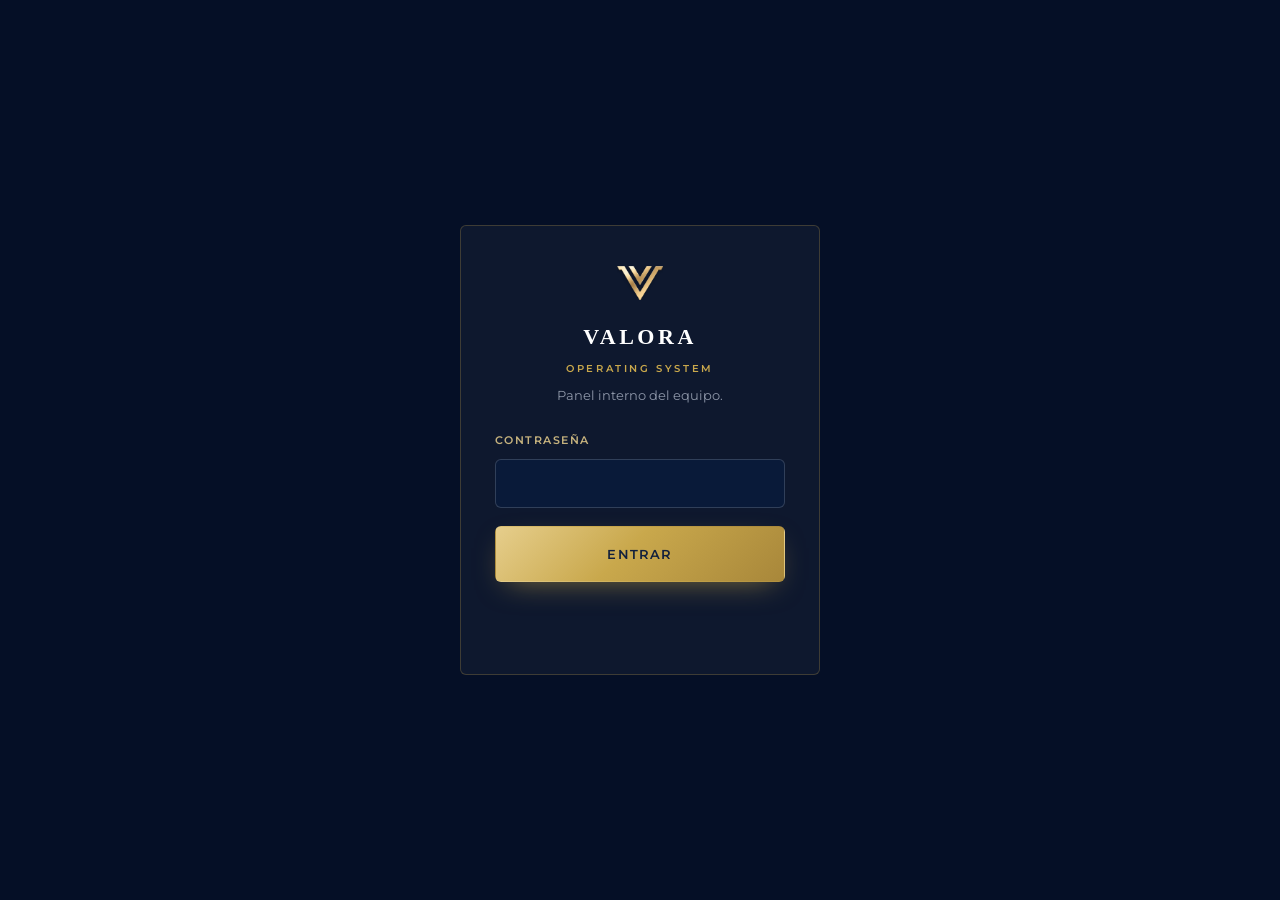
==== admin.html @ b050f617 "VALORA Operating System: contactos y embudo de ventas Panel interno en /admin con el tablero de etap" ====
<!doctype html>
<html lang="es">
<head>
<meta charset="utf-8">
<meta name="viewport" content="width=device-width,initial-scale=1">
<title>VALORA Operating System</title>
<meta name="robots" content="noindex,nofollow">
<meta name="theme-color" content="#050F26">
<link rel="icon" href="/assets/favicon.png" type="image/png">
<link rel="preconnect" href="https://fonts.googleapis.com">
<link rel="preconnect" href="https://fonts.gstatic.com" crossorigin>
<link href="https://fonts.googleapis.com/css2?family=Cormorant+Garamond:wght@500;600&family=Montserrat:wght@400;500;600;700&display=swap" rel="stylesheet">
<link rel="stylesheet" href="/styles.css">
<link rel="stylesheet" href="/admin.css">
</head>
<body class="cr-body">

<!-- ══════ puerta ══════ -->
<div class="cr-gate" id="cr-gate">
  <form class="cr-gate-card" id="cr-login">
    <img src="/assets/mark.png" alt="" width="46">
    <h1>VALORA<br><span>Operating System</span></h1>
    <p>Panel interno del equipo.</p>
    <label for="cr-pass">Contraseña</label>
    <input id="cr-pass" type="password" autocomplete="current-password" required>
    <button class="btn btn-gold" type="submit" id="cr-enter">Entrar</button>
    <p class="cr-gate-msg" id="cr-gate-msg" role="status" aria-live="polite"></p>
  </form>
</div>

<!-- ══════ panel ══════ -->
<div class="cr-app" id="cr-app" hidden>

  <header class="cr-top">
    <div class="cr-brand">
      <img src="/assets/mark.png" alt="" width="26">
      <b>VALORA OS</b><span id="cr-count">—</span>
    </div>
    <div class="cr-tools">
      <input type="search" id="cr-search" placeholder="Buscar nombre, email o teléfono…" aria-label="Buscar">
      <div class="cr-filters" role="group" aria-label="Filtrar por prioridad">
        <button class="cr-f is-on" data-nivel="">Todos</button>
        <button class="cr-f" data-nivel="PRIORITARIO">Prioritario</button>
        <button class="cr-f" data-nivel="SEGUIMIENTO">Seguimiento</button>
        <button class="cr-f" data-nivel="NUTRIR">Nutrir</button>
      </div>
      <button class="cr-refresh" id="cr-refresh" title="Actualizar">↻</button>
      <button class="cr-out" id="cr-out">Salir</button>
    </div>
  </header>

  <main class="cr-board" id="cr-board"></main>
  <p class="cr-empty" id="cr-empty" hidden>Todavía no hay contactos. Llegarán aquí en cuanto alguien envíe el formulario.</p>
</div>

<!-- ══════ ficha ══════ -->
<aside class="cr-panel" id="cr-panel" hidden aria-label="Ficha del contacto">
  <button class="cr-close" id="cr-close" aria-label="Cerrar ficha">✕</button>
  <div id="cr-panel-body"></div>
</aside>
<div class="cr-veil" id="cr-veil" hidden></div>

<script src="/admin.js" defer></script>
</body>
</html>
---- styles.css ----
/* =========================================================
   VALORA — Health · Wealth · Longevity
   Paleta de marca: #081D42 · #285BCB · #C9A84C
   ========================================================= */

:root{
  --navy:#081D42;
  --navy-deep:#050F26;
  --navy-soft:#0C2A5C;
  --navy-line:rgba(201,168,76,.22);
  --blue:#285BCB;
  --blue-soft:#3E72E0;
  --gold:#C9A84C;
  --gold-light:#E6CE8C;
  --gold-warm:#E0A94A;
  --gold-deep:#A8873A;
  --cream:#FAF8F4;
  --cream-2:#F2EEE6;
  --white:#fff;
  --ink:#0B1B36;
  --ink-2:#3A4A66;
  --ink-3:#6B7B94;

  --serif:'Cormorant Garamond',Georgia,'Times New Roman',serif;
  --brand:'Cinzel',Georgia,serif;
  --sans:'Montserrat',-apple-system,BlinkMacSystemFont,'Segoe UI',Helvetica,Arial,sans-serif;

  --wrap:1240px;
  --pad:clamp(20px,5vw,48px);
  --sec:clamp(58px,6.6vw,96px);
  --r:6px;
}

*,*::before,*::after{box-sizing:border-box}
html{scroll-behavior:smooth;-webkit-text-size-adjust:100%}
body{
  margin:0;background:var(--cream);color:var(--ink);
  font-family:var(--sans);font-size:16px;line-height:1.75;font-weight:400;
  -webkit-font-smoothing:antialiased;overflow-x:hidden;
}
img{max-width:100%;display:block;height:auto}
a{color:inherit;text-decoration:none}
button{font:inherit;cursor:pointer}
h1,h2,h3,h4{margin:0;font-weight:400;line-height:1.14;letter-spacing:-.01em}
p{margin:0}
ul,ol{margin:0;padding:0;list-style:none}

.wrap{width:100%;max-width:var(--wrap);margin:0 auto;padding-inline:var(--pad)}
.sec{padding-block:var(--sec);position:relative}
section[id]{scroll-margin-top:96px}

/* ---------- tipografía ---------- */
.eyebrow{
  font-size:11px;font-weight:600;letter-spacing:.26em;text-transform:uppercase;
  color:var(--gold);margin:0 0 20px;
}
.eyebrow.on-light{color:var(--gold-deep)}
.h2{font-family:var(--serif);font-size:clamp(31px,4.3vw,55px);font-weight:600;line-height:1.1}
.h3{font-family:var(--serif);font-size:clamp(24px,2.6vw,33px);font-weight:700;line-height:1.2}
.lead{font-size:clamp(15px,1.35vw,17.5px);line-height:1.78;color:var(--ink-2);max-width:60ch}
.gold{color:var(--gold)}
.wordmark{font-family:var(--brand);letter-spacing:.14em;font-weight:600}
.rule{width:54px;height:2px;background:linear-gradient(90deg,var(--gold),transparent);margin:26px 0}

/* ---------- superficies oscuras ---------- */
.dark{background:var(--navy);color:#EAF0FA}
.dark .lead{color:rgba(226,235,250,.72)}
.dark .h2,.dark .h3{color:#fff}
.darker{background:var(--navy-deep);color:#EAF0FA}
.darker .lead{color:rgba(226,235,250,.7)}
.darker .h2,.darker .h3{color:#fff}

/* ---------- botones ---------- */
.btn{
  display:inline-flex;align-items:center;gap:12px;
  padding:16px 30px;border-radius:var(--r);border:1px solid transparent;
  font-size:13px;font-weight:600;letter-spacing:.09em;text-transform:uppercase;
  transition:transform .25s ease,box-shadow .25s ease,background .25s ease,color .25s ease,border-color .25s ease;
  white-space:nowrap;
}
.btn .ar{transition:transform .25s ease}
.btn:hover .ar{transform:translateX(5px)}
.btn-gold{
  background:linear-gradient(135deg,var(--gold-light),var(--gold) 45%,var(--gold-deep));
  color:#12203D;box-shadow:0 10px 30px -12px rgba(201,168,76,.65);
}
.btn-gold:hover{transform:translateY(-2px);box-shadow:0 18px 40px -14px rgba(201,168,76,.8)}
.btn-ghost{border-color:rgba(255,255,255,.3);color:#fff}
.btn-ghost:hover{border-color:var(--gold);color:var(--gold-light);transform:translateY(-2px)}
.btn-outline{border-color:rgba(8,29,66,.22);color:var(--navy)}
.btn-outline:hover{border-color:var(--gold-deep);color:var(--gold-deep);transform:translateY(-2px)}

/* =========================================================
   HEADER
   ========================================================= */
.hdr{
  position:fixed;inset:0 0 auto;z-index:100;
  transition:background .35s ease,box-shadow .35s ease,border-color .35s ease;
  border-bottom:1px solid transparent;
}
.hdr.scrolled{background:rgba(8,29,66,.94);backdrop-filter:blur(14px);border-bottom-color:rgba(201,168,76,.2)}
.hdr .wrap{display:flex;align-items:center;justify-content:space-between;gap:24px;min-height:82px}
.brand{display:flex;align-items:center;gap:12px}
.brand img{width:34px}
.brand-txt{display:flex;flex-direction:column;line-height:1}
.brand-txt b{font-family:var(--brand);font-size:19px;font-weight:600;letter-spacing:.2em;color:#fff}
.brand-txt span{font-size:8px;letter-spacing:.22em;white-space:nowrap;color:rgba(230,206,140,.85);margin-top:5px;text-transform:uppercase}
.nav{display:flex;align-items:center;gap:clamp(18px,2vw,32px)}
.nav a{
  font-size:11.5px;font-weight:500;letter-spacing:.14em;text-transform:uppercase;white-space:nowrap;
  color:rgba(234,240,250,.82);position:relative;padding-block:6px;transition:color .2s;
}
.nav a::after{
  content:"";position:absolute;left:0;bottom:0;height:1px;width:0;background:var(--gold);transition:width .28s ease;
}
.nav a:hover{color:#fff}
.nav a:hover::after{width:100%}
.hdr .btn{padding:13px 22px;font-size:11px}
.burger{display:none;background:none;border:0;padding:8px;color:#fff}
.burger span{display:block;width:24px;height:1.5px;background:currentColor;margin:5px 0;transition:.3s}
.hdr.open .burger span:nth-child(1){transform:translateY(6.5px) rotate(45deg)}
.hdr.open .burger span:nth-child(2){opacity:0}
.hdr.open .burger span:nth-child(3){transform:translateY(-6.5px) rotate(-45deg)}

/* =========================================================
   HERO
   ========================================================= */
.hero{
  position:relative;background:var(--navy);color:#fff;overflow:hidden;
  padding-top:clamp(120px,15vw,168px);padding-bottom:clamp(60px,7vw,92px);
}
.hero::before{
  content:"";position:absolute;inset:0;
  background:
    linear-gradient(to bottom,rgba(8,29,66,.35) 0%,transparent 26%,rgba(5,15,38,.6) 100%),
    linear-gradient(100deg,#081D42 0%,rgba(8,29,66,.96) 30%,rgba(8,29,66,.7) 52%,rgba(6,20,46,.42) 76%,rgba(5,15,38,.58) 100%),
    radial-gradient(760px 520px at 84% 26%,rgba(40,91,203,.26),transparent 62%),
    url("/assets/hero-skyline.jpg") center 58%/cover no-repeat,
    var(--navy);
}
.hero::after{
  content:"";position:absolute;inset:0;opacity:.5;
  background-image:linear-gradient(rgba(255,255,255,.03) 1px,transparent 1px),
                   linear-gradient(90deg,rgba(255,255,255,.03) 1px,transparent 1px);
  background-size:64px 64px;
  -webkit-mask-image:radial-gradient(circle at 50% 40%,#000,transparent 78%);
  mask-image:radial-gradient(circle at 50% 40%,#000,transparent 78%);
}
.hero .wrap{position:relative;z-index:2}
.hero-grid{display:grid;grid-template-columns:1.06fr .94fr;gap:clamp(28px,4vw,56px);align-items:center}
.hero-grid>*,.sys-head>*,.diff-grid>*,.two-col>*,.pillar>*,.why-grid>*,.form-grid>*,.founders>*,.cards-3>*,.ben-grid>*,.steps>*,.ftr-grid>*{min-width:0}
.hero h1{
  font-family:var(--serif);font-weight:600;
  font-size:clamp(34px,4.35vw,58px);line-height:1.1;letter-spacing:-.015em;
}
.hero h1 span{display:block}
.hero-sub{margin-top:26px;font-size:clamp(14.5px,1.25vw,16.5px);line-height:1.8;color:rgba(226,235,250,.76);max-width:46ch}
.hero-sub b{display:block;color:#fff;font-weight:500;margin-bottom:14px}
.hero-cta{display:flex;flex-wrap:wrap;gap:14px;margin-top:38px}

.hero-art{position:relative;min-height:clamp(340px,44vw,520px);display:flex;align-items:flex-end;justify-content:center}
.hero-art::before{
  content:"";position:absolute;left:50%;top:46%;transform:translate(-50%,-50%);
  width:min(100%,520px);aspect-ratio:1;border-radius:50%;
  background:radial-gradient(circle,rgba(201,168,76,.2),rgba(40,91,203,.12) 45%,transparent 70%);
}
.founders-img{position:relative;display:flex;align-items:flex-end;justify-content:center;width:100%}
.founders-img{
  -webkit-mask-image:linear-gradient(to bottom,#000 90%,transparent 100%);
  mask-image:linear-gradient(to bottom,#000 90%,transparent 100%);
}
.founders-img img{
  width:58%;filter:drop-shadow(0 26px 50px rgba(0,0,0,.55));
}
/* Servio detrás; Mary Lou delante y algo más pequeña */
.founders-img img:first-child{margin-right:-15%;z-index:1}
.founders-img img:last-child{width:53%;z-index:3;filter:drop-shadow(-14px 22px 44px rgba(0,0,0,.6))}

.founders-card{
  position:relative;z-index:3;margin-top:clamp(-84px,-5.5vw,-56px);
  background:linear-gradient(135deg,rgba(12,42,92,.92),rgba(8,29,66,.92));
  border:1px solid var(--navy-line);border-radius:var(--r);
  backdrop-filter:blur(12px);padding:24px 26px;
  box-shadow:0 24px 60px -22px rgba(0,0,0,.7);
}
.founders-card p{font-size:13.5px;line-height:1.7;color:rgba(226,235,250,.72)}
.founders-card .who{display:flex;align-items:flex-start;gap:14px;margin-top:18px;padding-top:18px;border-top:1px solid rgba(201,168,76,.18)}
.founders-card .who img{width:30px;flex:none;margin-top:3px}
.founders-card .who b{display:block;font-size:14.5px;font-weight:600;color:#fff;letter-spacing:.01em}
.founders-card .who em{
  display:block;font-style:normal;font-size:10.5px;letter-spacing:.16em;text-transform:uppercase;
  color:var(--gold);margin:5px 0 9px;
}
.founders-card .who small{display:block;font-size:12px;line-height:1.6;color:rgba(226,235,250,.62)}

/* =========================================================
   TRUST BAR
   ========================================================= */
.trust{background:var(--cream);border-bottom:1px solid rgba(8,29,66,.07);padding-block:clamp(40px,5vw,62px)}
.trust-grid{display:grid;grid-template-columns:repeat(4,1fr)}
.trust-item{text-align:center;padding:8px 20px;position:relative}
.trust-item+.trust-item::before{
  content:"";position:absolute;left:0;top:14%;height:72%;width:1px;background:rgba(8,29,66,.1);
}
.trust-item b{
  display:block;font-family:var(--serif);font-size:clamp(32px,3.6vw,46px);font-weight:700;
  color:var(--navy);line-height:1;
}
.trust-item .ico{
  display:grid;place-items:center;width:44px;height:44px;margin:0 auto 16px;border-radius:50%;
  border:1px solid rgba(201,168,76,.34);background:rgba(201,168,76,.08);color:var(--gold-deep);
}
.trust-item .ico svg{width:21px;height:21px}
.trust-item .txt{display:block;margin-top:12px;font-size:12.5px;line-height:1.6;color:var(--ink-3);max-width:22ch;margin-inline:auto}

/* =========================================================
   SISTEMA VALORA
   ========================================================= */
.sys-q{font-family:var(--serif);font-size:clamp(21px,2.2vw,27px);font-weight:700;color:var(--navy);line-height:1.3;margin-bottom:16px}

.cards-3{display:grid;grid-template-columns:repeat(3,1fr);gap:22px}
.card{
  background:var(--white);border:1px solid rgba(8,29,66,.09);border-radius:var(--r);
  padding:34px 30px;position:relative;overflow:hidden;
  transition:transform .3s ease,box-shadow .3s ease,border-color .3s ease;
  display:flex;flex-direction:column;
}
.card::before{
  content:"";position:absolute;top:0;left:0;right:0;height:2px;
  background:linear-gradient(90deg,var(--gold),var(--gold-light));
  transform:scaleX(0);transform-origin:left;transition:transform .4s ease;
}
.card:hover{transform:translateY(-5px);box-shadow:0 26px 54px -30px rgba(8,29,66,.4);border-color:rgba(201,168,76,.4)}
.card:hover::before{transform:scaleX(1)}
.card-ico{
  width:68px;height:68px;border-radius:50%;display:grid;place-items:center;
  margin:0 auto 24px;
  background:linear-gradient(135deg,var(--navy),var(--navy-soft));color:var(--gold-light);
}
.card-ico svg{width:31px;height:31px}
.card .verb{
  font-family:var(--brand);font-size:10.5px;font-weight:600;letter-spacing:.22em;
  text-transform:uppercase;color:var(--gold-deep);margin-bottom:9px;
}
.card h3{font-family:var(--serif);font-size:26px;font-weight:700;color:var(--navy)}
.card .sub{font-size:11px;letter-spacing:.18em;text-transform:uppercase;color:var(--gold-deep);margin:8px 0 18px;font-weight:600}
.card .body{font-size:14.5px;line-height:1.72;color:var(--navy);font-weight:500}
.card .body-2{font-size:13.5px;line-height:1.72;color:var(--ink-3);margin-top:12px}
.card ul{margin:20px 0 0;display:grid;gap:11px}
.card li{position:relative;padding-left:22px;font-size:14px;line-height:1.66;color:var(--ink-2)}
.card li::before{
  content:"";position:absolute;left:2px;top:9px;width:6px;height:6px;transform:rotate(45deg);
  background:var(--gold);
}
.card .close{
  margin-top:auto;padding-top:22px;border-top:1px solid rgba(8,29,66,.08);
  font-family:var(--serif);font-size:17.5px;line-height:1.45;color:var(--navy);font-weight:700;
}

/* =========================================================
   DIFERENCIADOR
   ========================================================= */
.diff{position:relative;overflow:hidden;background:var(--navy-deep)}
.diff::before{
  content:"";position:absolute;inset:0;
  background:
    linear-gradient(95deg,#050F26 0%,rgba(5,15,38,.96) 32%,rgba(5,15,38,.68) 50%,rgba(5,15,38,.28) 70%,rgba(5,15,38,.5) 100%),
    radial-gradient(700px 480px at 78% 46%,rgba(201,168,76,.14),transparent 62%),
    url("/assets/ajedrez.jpg") right center/cover no-repeat,
    var(--navy-deep);
}
.diff .wrap{position:relative;z-index:2}
.diff-grid{display:block}
.diff-grid>div{max-width:min(620px,56%)}
.diff h2{font-family:var(--serif);font-size:clamp(29px,4vw,50px);font-weight:600;line-height:1.14;color:#fff}
.diff p{margin-top:26px;font-size:15.5px;line-height:1.85;color:rgba(226,235,250,.74);max-width:56ch}
.diff p+p{margin-top:18px}
.diff .punch{
  margin-top:30px;font-family:var(--serif);font-size:clamp(20px,2.2vw,27px);
  font-weight:700;color:var(--gold-light);line-height:1.35;
}

/* =========================================================
   PROTEGER / ACUMULAR / INTEGRAR
   ========================================================= */
.pillars{display:grid;grid-template-columns:repeat(3,1fr);gap:20px;margin-top:44px;align-items:stretch}
.pillar{
  display:flex;flex-direction:column;
  background:var(--white);border:1px solid rgba(8,29,66,.09);border-radius:var(--r);
  padding:clamp(26px,2.6vw,36px);
  transition:box-shadow .3s ease,border-color .3s ease;
}
.pillar:hover{box-shadow:0 26px 60px -34px rgba(8,29,66,.42);border-color:rgba(201,168,76,.4)}
.pillar-head{display:flex;flex-direction:column;align-items:center;text-align:center;margin-bottom:20px}
.pillar-ico{
  display:grid;place-items:center;width:76px;height:76px;border-radius:50%;
  border:1px solid rgba(201,168,76,.45);background:var(--cream);color:var(--gold-deep);
  transition:transform .3s ease,border-color .3s ease,background .3s ease;
}
.pillar-ico svg{width:34px;height:34px}
.pillar:hover .pillar-ico{transform:translateY(-3px);border-color:var(--gold);background:#fff}
.pillar-num{
  font-family:var(--serif);font-size:26px;font-weight:700;line-height:1;margin-top:12px;
  color:transparent;-webkit-text-stroke:1px rgba(201,168,76,.8);
}
.pillar h3{font-family:var(--brand);font-size:clamp(19px,2vw,25px);font-weight:600;letter-spacing:.14em;color:var(--navy)}
.pillar .tag{font-size:11px;letter-spacing:.16em;text-transform:uppercase;color:var(--gold-deep);margin:9px 0 18px;font-weight:600}
.pillar p{font-size:13px;line-height:1.68;color:var(--ink-3)}
.pillar .tag+p{font-size:15px;line-height:1.62;color:var(--navy);font-weight:500}
.pillar p+p{margin-top:11px}
.pillar ul{display:grid;gap:9px;margin-top:auto;padding-top:20px;border-top:1px solid rgba(8,29,66,.08)}
.pillar li{position:relative;padding-left:24px;font-size:13.5px;line-height:1.6;color:var(--ink-2)}
.pillar li::before{
  content:"";position:absolute;left:0;top:7px;width:12px;height:7px;
  border-left:1.6px solid var(--gold);border-bottom:1.6px solid var(--gold);transform:rotate(-45deg);
}
.pillars-cta{display:flex;justify-content:center;margin-top:36px}

/* =========================================================
   CARRIERS
   ========================================================= */
.carriers{background:var(--cream-2);padding-block:clamp(52px,6vw,80px)}
.carriers h2{text-align:center;font-family:var(--serif);font-size:clamp(23px,2.5vw,32px);font-weight:700;color:var(--navy)}
.carrier-row{margin-top:38px}
.carrier-row .tag{
  text-align:center;font-size:10.5px;letter-spacing:.24em;text-transform:uppercase;
  color:var(--ink-3);margin-bottom:18px;
}
.carrier-list{
  display:flex;flex-wrap:wrap;align-items:center;justify-content:center;
  gap:clamp(26px,4.5vw,58px);
}
.carrier-list li{display:flex;align-items:center;justify-content:center}
.carrier-list img{
  height:clamp(30px,3.2vw,42px);width:auto;max-width:200px;object-fit:contain;
  opacity:.78;transition:opacity .3s ease,transform .3s ease;
}
.carrier-list li:hover img{opacity:1;transform:translateY(-2px)}
/* el lockup de Dominion viene en blanco, para fondo oscuro */
.carrier-list .c-dom img{filter:invert(1)}
/* pendiente: falta el archivo oficial de Ever Insurance */
.carrier-list .c-txt{
  font-family:var(--serif);font-size:clamp(18px,2vw,24px);font-weight:700;
  color:var(--navy);opacity:.72;transition:opacity .3s}
.carrier-list .c-txt:hover{opacity:1}

/* =========================================================
   QUÉ ES UN SEGURO DE VIDA
   ========================================================= */
.two-col{display:grid;grid-template-columns:1fr 1fr;gap:clamp(22px,3vw,40px);margin-top:44px}
.panel{
  background:rgba(255,255,255,.045);border:1px solid rgba(201,168,76,.22);border-radius:var(--r);
  padding:clamp(28px,3.2vw,42px);
}
.panel h3{
  font-size:11.5px;letter-spacing:.22em;text-transform:uppercase;color:var(--gold);
  font-family:var(--sans);font-weight:600;margin-bottom:26px;
}
.panel .item{padding:17px 0;border-top:1px solid rgba(255,255,255,.09)}
.panel .item:first-of-type{border-top:0;padding-top:0}
.panel .item b{display:block;font-family:var(--serif);font-size:19.5px;font-weight:700;color:#fff;margin-bottom:7px}
.panel .item p{font-size:14px;line-height:1.7;color:rgba(226,235,250,.7)}
.who-list{display:grid;gap:2px}
.who-list li{
  display:flex;align-items:center;gap:16px;padding:15px 4px;font-size:14.5px;
  color:rgba(226,235,250,.86);border-bottom:1px solid rgba(255,255,255,.07);
}
.who-list li:last-child{border-bottom:0}
.who-list .ico{
  flex:none;width:36px;height:36px;border-radius:50%;display:grid;place-items:center;
  border:1px solid rgba(201,168,76,.32);background:rgba(201,168,76,.07);color:var(--gold);
}
.who-list .ico svg{width:18px;height:18px}

/* =========================================================
   BENEFICIOS
   ========================================================= */
.ben-layout{display:grid;grid-template-columns:.72fr 1.28fr;gap:clamp(28px,4vw,58px);align-items:start}
.ben-head{position:sticky;top:110px}
.ben-grid{display:grid;grid-template-columns:repeat(2,1fr);gap:18px}
.ben{
  background:var(--white);border:1px solid rgba(8,29,66,.09);border-radius:var(--r);padding:26px 24px;
  transition:transform .3s ease,box-shadow .3s ease,border-color .3s ease;
}
.ben:hover{transform:translateY(-5px);box-shadow:0 26px 54px -32px rgba(8,29,66,.4);border-color:rgba(201,168,76,.4)}
.ben .ico{
  width:42px;height:42px;border-radius:50%;display:grid;place-items:center;margin-bottom:16px;
  background:linear-gradient(135deg,var(--navy),var(--navy-soft));color:var(--gold-light);
}
.ben .ico svg{width:19px;height:19px}
.ben h3{font-family:var(--serif);font-size:20px;font-weight:700;color:var(--navy);margin-bottom:10px}
.ben p{font-size:13.5px;line-height:1.68;color:var(--ink-2)}

/* =========================================================
   PROCESO
   ========================================================= */
.steps{display:grid;grid-template-columns:repeat(4,1fr);gap:0;margin-top:44px}
.step{position:relative;padding:0 clamp(14px,2vw,28px)}
.step+.step::before{content:"";position:absolute;left:0;top:16px;bottom:8px;width:1px;background:rgba(201,168,76,.2)}
.step b{
  display:block;font-family:var(--serif);font-size:52px;font-weight:700;line-height:.9;
  color:transparent;-webkit-text-stroke:1px rgba(201,168,76,.8);margin-bottom:20px;
}
.step h3{font-family:var(--serif);font-size:22px;font-weight:700;color:#fff;margin-bottom:12px}
.step p{font-size:14px;line-height:1.72;color:rgba(226,235,250,.68)}

/* =========================================================
   FUNDADORES
   ========================================================= */
.founders{display:grid;grid-template-columns:1fr 1fr;gap:20px;margin-top:44px}
.founder{
  background:var(--white);border:1px solid rgba(8,29,66,.09);border-radius:var(--r);
  padding:34px 32px;transition:box-shadow .3s ease,border-color .3s ease;
}
.founder:hover{box-shadow:0 26px 60px -34px rgba(8,29,66,.42);border-color:rgba(201,168,76,.4)}
.founder-top{display:flex;align-items:center;gap:22px;margin-bottom:24px}
.founder-photo{
  width:112px;height:112px;border-radius:50%;flex:none;overflow:hidden;position:relative;
  background:linear-gradient(155deg,var(--navy-soft),var(--navy));
  border:1px solid rgba(201,168,76,.4);
}
.founder-photo img{position:absolute;left:50%;top:6%;transform:translateX(-50%);width:148%;max-width:none}
/* en el recorte de Servio la cabeza cae al 55,9% del ancho: se compensa */
.founder-photo img[src*="servio"]{transform:translateX(-55.9%)}
.founder h3{font-family:var(--serif);font-size:27px;font-weight:700;color:var(--navy)}
.founder .role{font-size:11px;letter-spacing:.15em;text-transform:uppercase;color:var(--gold-deep);margin:8px 0 6px;font-weight:600}
.founder .exp{font-size:12.5px;color:var(--ink-3)}
.founder p{font-size:14.5px;line-height:1.78;color:var(--ink-2)}
.founder p+p{margin-top:14px}
.founder .focus{
  margin-top:18px;padding:16px 18px;background:var(--cream);border-left:2px solid var(--gold);
  font-size:14px;line-height:1.7;color:var(--ink-2);border-radius:0 var(--r) var(--r) 0;
}
.tags{display:flex;flex-wrap:wrap;gap:9px;margin-top:22px}
.tags span{
  font-size:10.5px;letter-spacing:.11em;text-transform:uppercase;font-weight:600;
  padding:8px 14px;border:1px solid rgba(8,29,66,.14);border-radius:999px;color:var(--ink-2);
}

/* =========================================================
   POR QUÉ VALORA
   ========================================================= */
.why-grid{display:grid;grid-template-columns:1fr 1fr;gap:clamp(26px,4vw,54px);align-items:center;margin-top:44px}
.why-list{display:grid;gap:4px}
.why-list li{padding:16px 0;border-bottom:1px solid rgba(255,255,255,.09);display:flex;gap:16px}
.why-list li:last-child{border-bottom:0}
.why-check{
  flex:none;width:22px;height:22px;border-radius:50%;margin-top:3px;
  border:1px solid rgba(201,168,76,.6);display:grid;place-items:center;color:var(--gold);font-size:11px;
}
.why-list b{display:block;font-size:15.5px;font-weight:600;color:#fff;margin-bottom:6px}
.why-list p{font-size:14px;line-height:1.7;color:rgba(226,235,250,.68)}
.why-quote{
  position:relative;margin:0;overflow:hidden;
  border:1px solid rgba(201,168,76,.28);border-radius:var(--r);text-align:center;
  background:radial-gradient(600px 400px at 50% 100%,rgba(40,91,203,.24),transparent 65%),rgba(255,255,255,.03);
}
.why-photo{position:relative;aspect-ratio:16/9;overflow:hidden}
.why-photo img{width:100%;height:100%;object-fit:cover;object-position:center 62%}
.why-photo::after{
  content:"";position:absolute;inset:0;
  background:linear-gradient(to bottom,rgba(5,15,38,.15),rgba(8,29,66,.35) 62%,rgba(8,29,66,.9) 100%);
}
.why-quote-in{padding:clamp(28px,3.4vw,44px) clamp(26px,3vw,46px) clamp(32px,3.8vw,50px)}
.why-mark{width:60px;margin:-52px auto 22px;position:relative;z-index:2;opacity:.95;
  filter:drop-shadow(0 10px 26px rgba(0,0,0,.5))}
.why-quote q{
  display:block;font-family:var(--serif);font-size:clamp(23px,2.7vw,34px);font-weight:600;
  line-height:1.32;color:#fff;quotes:'"' '"';
}
.why-quote cite{display:block;margin-top:22px;font-style:normal;font-size:11px;letter-spacing:.22em;text-transform:uppercase;color:var(--gold)}

/* =========================================================
   FORMULARIO
   ========================================================= */
.form-sec{position:relative;overflow:hidden;background:var(--navy)}
.form-sec::before{
  content:"";position:absolute;inset:0;
  background:radial-gradient(800px 560px at 15% 20%,rgba(40,91,203,.3),transparent 62%),
             radial-gradient(640px 460px at 88% 84%,rgba(201,168,76,.14),transparent 60%);
}
.form-sec .wrap{position:relative;z-index:2}
.form-sec .h2,.form-sec .h3{color:#fff}
.form-sec .lead{color:rgba(226,235,250,.72)}
.form-grid{display:grid;grid-template-columns:.88fr 1.12fr;gap:clamp(30px,5vw,70px);align-items:start}
.form-aside .h2{font-size:clamp(28px,3.5vw,44px)}
.assur{display:grid;gap:14px;margin-top:32px}
.assur li{display:flex;align-items:center;gap:12px;font-size:13.5px;color:rgba(226,235,250,.78)}
.assur i{font-style:normal;color:var(--gold);font-size:15px}

.form-card{
  background:rgba(255,255,255,.05);border:1px solid rgba(201,168,76,.24);border-radius:var(--r);
  padding:clamp(26px,3.2vw,40px);backdrop-filter:blur(10px);
}
.fields{display:grid;grid-template-columns:1fr 1fr;gap:18px}
.field{display:flex;flex-direction:column;gap:8px}
.field.full{grid-column:1/-1}
.field label{font-size:11px;letter-spacing:.14em;text-transform:uppercase;color:rgba(230,206,140,.9);font-weight:600}
.field input,.field select{
  width:100%;padding:14px 16px;font-family:var(--sans);font-size:14.5px;color:#fff;
  background:rgba(8,29,66,.55);border:1px solid rgba(255,255,255,.16);border-radius:var(--r);
  transition:border-color .2s,box-shadow .2s;appearance:none;
}
.field select{
  background-image:url("data:image/svg+xml,%3Csvg xmlns='http://www.w3.org/2000/svg' viewBox='0 0 12 8'%3E%3Cpath d='M1 1l5 5 5-5' stroke='%23C9A84C' stroke-width='1.6' fill='none' stroke-linecap='round'/%3E%3C/svg%3E");
  background-repeat:no-repeat;background-position:right 16px center;background-size:12px;padding-right:42px;
}
.field select option{background:#0B2450;color:#fff}
.field select optgroup{background:#081D42;color:var(--gold);font-style:normal}
.field input::placeholder{color:rgba(226,235,250,.38)}
.field input:focus,.field select:focus{outline:0;border-color:var(--gold);box-shadow:0 0 0 3px rgba(201,168,76,.16)}
.field.err input,.field.err select{border-color:#E2755F}
.form-card .btn{width:100%;justify-content:center;margin-top:24px}
.form-note{
  margin-top:20px;font-size:12px;line-height:1.7;color:rgba(226,235,250,.6);
  display:flex;gap:10px;align-items:flex-start;
}
.form-note .ico{color:var(--gold);flex:none;line-height:0;margin-top:1px}
.form-note .ico svg{width:15px;height:15px}
.form-msg{margin-top:18px;font-size:13.5px;line-height:1.65;display:none;padding:16px 18px;border-radius:var(--r)}
.form-msg.ok{display:block;background:rgba(201,168,76,.14);border:1px solid rgba(201,168,76,.45);color:var(--gold-light)}
.form-msg.bad{display:block;background:rgba(226,117,95,.12);border:1px solid rgba(226,117,95,.45);color:#F0B4A5}
.form-msg a{color:var(--gold-light);text-decoration:underline}

/* =========================================================
   FAQ
   ========================================================= */
.faq{max-width:900px;margin:40px auto 0}
.faq-item{border-bottom:1px solid rgba(8,29,66,.11)}
.faq-item:first-child{border-top:1px solid rgba(8,29,66,.11)}
.faq-q{
  width:100%;background:none;border:0;text-align:left;display:flex;gap:20px;align-items:flex-start;
  justify-content:space-between;padding:21px 4px;color:var(--navy);
  font-family:var(--serif);font-size:clamp(18px,1.9vw,23px);font-weight:700;line-height:1.35;
}
.faq-q .ic{
  flex:none;width:26px;height:26px;border:1px solid rgba(201,168,76,.6);border-radius:50%;
  display:grid;place-items:center;position:relative;margin-top:3px;transition:background .25s,transform .25s;
}
.faq-q .ic::before,.faq-q .ic::after{
  content:"";position:absolute;background:var(--gold-deep);transition:transform .25s,opacity .25s;
}
.faq-q .ic::before{width:11px;height:1.6px}
.faq-q .ic::after{width:1.6px;height:11px}
.faq-item.open .faq-q .ic{background:var(--gold);transform:rotate(90deg)}
.faq-item.open .faq-q .ic::before,.faq-item.open .faq-q .ic::after{background:#fff}
.faq-item.open .faq-q .ic::after{opacity:0}
.faq-a{overflow:hidden;max-height:0;transition:max-height .4s cubic-bezier(.4,0,.2,1)}
.faq-a p{padding:0 46px 28px 4px;font-size:15px;line-height:1.82;color:var(--ink-2)}

/* =========================================================
   CTA FINAL
   ========================================================= */
.cta{position:relative;overflow:hidden;background:var(--navy-deep);text-align:center}
.cta::before{
  content:"";position:absolute;inset:0;
  background:
    radial-gradient(760px 500px at 50% 0%,rgba(40,91,203,.26),transparent 66%),
    linear-gradient(to bottom,rgba(5,15,38,.95) 0%,rgba(5,15,38,.78) 40%,rgba(5,15,38,.92) 100%),
    radial-gradient(70% 60% at 50% 50%,rgba(5,15,38,.5),transparent 70%),
    url("/assets/familia.jpg") center 64%/cover no-repeat,
    var(--navy-deep);
}
.cta .wrap{position:relative;z-index:2}
.cta img{width:70px;margin:0 auto 30px;opacity:.92}
.cta h2{font-family:var(--serif);font-size:clamp(32px,4.6vw,58px);font-weight:600;line-height:1.12;color:#fff}
.cta .sub{margin-top:24px;font-family:var(--serif);font-weight:500;font-size:clamp(19px,2.1vw,26px);line-height:1.5;color:var(--gold-light)}
.cta .sub span{display:block}
.cta-btns{display:flex;flex-wrap:wrap;gap:14px;justify-content:center;margin-top:40px}

/* =========================================================
   FOOTER
   ========================================================= */
.ftr{background:#040B1B;color:rgba(226,235,250,.62);padding-block:clamp(52px,6vw,76px) 0;font-size:13.5px}
.ftr-grid{display:grid;grid-template-columns:1.5fr 1fr 1fr 1fr;gap:clamp(28px,4vw,52px)}
.ftr-brand img{width:170px;margin-bottom:9px}
.lockup-tag{
  width:170px;text-align:center;font-size:9px;letter-spacing:.3em;text-transform:uppercase;
  color:rgba(255,255,255,.72);margin-bottom:24px;
}
.ftr-brand .tagline{font-size:11px;letter-spacing:.2em;text-transform:uppercase;color:var(--gold);margin-bottom:18px}
.ftr-brand p{line-height:1.8}
.ftr-brand a:hover{color:var(--gold-light)}
.ftr h4{font-size:11px;letter-spacing:.2em;text-transform:uppercase;color:#fff;font-weight:600;margin-bottom:20px}
.ftr li{margin-bottom:12px}
.ftr li a{transition:color .2s}
.ftr li a:hover{color:var(--gold-light)}
.ftr-btm{
  margin-top:clamp(40px,5vw,60px);padding-block:26px;border-top:1px solid rgba(255,255,255,.08);
  display:flex;flex-wrap:wrap;gap:12px;justify-content:space-between;align-items:center;font-size:12px;
}
.ftr-btm .disc{max-width:70ch;line-height:1.7;color:rgba(226,235,250,.42)}

/* =========================================================
   REVEAL
   ========================================================= */
.rv{opacity:0;transform:translateY(24px);transition:opacity .7s ease,transform .7s ease}
.rv.in{opacity:1;transform:none}
@media (prefers-reduced-motion:reduce){
  .rv{opacity:1;transform:none;transition:none}
  html{scroll-behavior:auto}
}

/* =========================================================
   RESPONSIVE
   ========================================================= */
@media (max-width:1080px){
  .cards-3{grid-template-columns:1fr;gap:18px}
  .steps{grid-template-columns:1fr 1fr;gap:34px 0}
  .step+.step:nth-child(odd)::before{display:none}
  .why-grid,.form-grid,.founders,.two-col,.sys-head{grid-template-columns:1fr}
  .ftr-grid{grid-template-columns:1fr 1fr}
  .ftr-brand{grid-column:1/-1}
}
/* el menú colapsa antes que el resto del layout */
@media (max-width:1180px){
  .hdr .wrap{flex-wrap:wrap}
  .hdr .wrap>.brand{order:1}
  .burger{order:2;display:block}
  .nav{order:3}
  .hdr .wrap>.btn{order:4}
  .nav,.hdr .wrap>.btn{display:none}
  .hdr.open{background:rgba(8,29,66,.98);backdrop-filter:blur(14px);border-bottom-color:rgba(201,168,76,.2)}
  .hdr.open .wrap{padding-bottom:24px}
  .hdr.open .nav{
    display:flex;width:100%;flex-direction:column;align-items:stretch;gap:0;
    border-top:1px solid rgba(201,168,76,.2);
  }
  .hdr.open .nav a{padding:16px 2px;border-bottom:1px solid rgba(255,255,255,.07);font-size:13px}
  .hdr.open .nav a::after{display:none}
  .hdr.open .wrap>.btn{display:inline-flex;width:100%;justify-content:center;margin-top:18px}
  .hdr.open .btn{white-space:normal;text-align:center;line-height:1.4}
}

@media (max-width:860px){
  .btn{white-space:normal;text-align:center;line-height:1.4}
  .hero-grid{grid-template-columns:1fr;gap:34px}
  .hero-art{order:2;min-height:auto}
  .founders-img img{width:52%}
  .trust-grid{grid-template-columns:1fr 1fr;gap:30px 0}
  .trust-item+.trust-item::before{display:none}
  .trust-item:nth-child(2)::before,.trust-item:nth-child(4)::before{display:block}
}
@media (max-width:620px){
  .ben-grid,.fields{grid-template-columns:1fr}
  .steps{grid-template-columns:1fr}
  .step+.step::before{display:none}
  .step{border-top:1px solid rgba(201,168,76,.2);padding-top:26px}
  .founder-top{flex-direction:column;align-items:flex-start;gap:16px}
  .ftr-grid{grid-template-columns:1fr}
  .btn{width:100%;justify-content:center}
  .hero-cta .btn,.cta-btns .btn{width:100%}
  .pillar-head{margin-bottom:16px}
}


/* =========================================================
   ENLACES DE TEXTO
   ========================================================= */
.link-more{
  display:inline-flex;align-items:center;gap:9px;margin-top:22px;
  font-size:12px;font-weight:600;letter-spacing:.13em;text-transform:uppercase;
  color:var(--gold-light);transition:gap .25s ease,color .25s ease;
}
.link-more.on-light,.blueprint .link-more,.sec:not(.dark):not(.darker) .link-more{color:var(--gold-deep)}
.link-more:hover{gap:15px}
.claim{
  margin-top:18px;font-family:var(--serif);font-weight:600;
  font-size:clamp(19px,2vw,25px);line-height:1.3;color:var(--gold-deep);
}

/* =========================================================
   EL BLUEPRINT VALORA
   ========================================================= */

.bp-grid{display:grid;grid-template-columns:.8fr 1.2fr;gap:clamp(28px,4.4vw,58px);align-items:center}
.blueprint{background:var(--cream)}
.bp-kicker{margin-top:18px;font-size:14px;font-weight:600;color:var(--navy)}
.bp-flow{display:flex;align-items:flex-start;justify-content:space-between;gap:clamp(6px,1.2vw,16px)}
.bp-step{flex:1;text-align:center;min-width:0}
.bp-ico{
  display:grid;place-items:center;width:clamp(64px,6.4vw,84px);aspect-ratio:1;margin:0 auto 20px;
  border-radius:50%;border:1px solid rgba(201,168,76,.45);background:var(--white);color:var(--gold-deep);
  box-shadow:0 12px 30px -18px rgba(8,29,66,.45);
  transition:transform .3s ease,border-color .3s ease,background .3s ease;
}
.bp-ico svg{width:clamp(26px,2.6vw,33px);height:auto}
.bp-step:hover .bp-ico{transform:translateY(-4px);border-color:var(--gold)}
.bp-step h3{
  font-family:var(--brand);font-size:clamp(12px,1.15vw,14.5px);font-weight:600;
  letter-spacing:.16em;text-transform:uppercase;color:var(--navy);
}
.bp-step p{margin-top:12px;font-size:13px;line-height:1.6;color:var(--ink-3)}
.bp-arrow{flex:none;margin-top:clamp(28px,3vw,38px);color:var(--gold);font-size:19px;opacity:.7}

/* =========================================================
   TU VIDA · TU ESTRATEGIA
   ========================================================= */
.vida{padding-block:clamp(44px,4.6vw,70px)}
.vida-grid{display:grid;grid-template-columns:.76fr 1.24fr;gap:clamp(28px,4vw,60px);align-items:center}
.vida-head .eyebrow{margin-bottom:16px;color:var(--gold-warm)}
.vida-head .h3{color:#fff;line-height:1.18}
.vida-head .lead{margin-top:16px;font-size:14px;line-height:1.7}
.vida-head .eyebrow{margin:0;flex:0 0 100%}
.vida-head .h3{color:#fff}
.vida-head .lead{font-size:14.5px}
.timeline{display:flex;justify-content:space-between;position:relative;gap:8px}
.timeline::before{
  content:"";position:absolute;left:8%;right:8%;top:calc(clamp(52px,5vw,66px) + 12px);height:1px;
  background:linear-gradient(90deg,transparent,rgba(224,169,74,.75) 10%,rgba(224,169,74,.75) 90%,transparent);
}
.timeline li{flex:1;text-align:center;position:relative;min-width:0}
.tl-ico{
  display:grid;place-items:center;width:clamp(52px,5vw,66px);aspect-ratio:1;margin:0 auto;
  color:var(--gold-warm);
}
.tl-ico svg{width:clamp(30px,3vw,40px);height:auto;stroke-width:1.35}
.tl-dot{
  display:block;width:10px;height:10px;border-radius:50%;margin:8px auto 0;
  background:var(--gold-warm);box-shadow:0 0 0 4px rgba(224,169,74,.22);position:relative;z-index:2;
}
.timeline b{
  display:block;margin-top:16px;font-size:10.5px;font-weight:600;letter-spacing:.14em;
  text-transform:uppercase;color:rgba(226,235,250,.82);
}

/* =========================================================
   CONOCE A VALORA
   ========================================================= */
.conoce{
  margin-top:clamp(48px,6vw,78px);display:grid;grid-template-columns:1.08fr .92fr;
  gap:clamp(24px,4vw,50px);align-items:end;
  background:linear-gradient(135deg,rgba(12,42,92,.75),rgba(5,15,38,.75));
  border:1px solid var(--navy-line);border-radius:var(--r);
  padding:clamp(30px,3.6vw,48px);padding-bottom:0;overflow:hidden;
}
.conoce-txt{padding-bottom:clamp(30px,3.6vw,48px)}
.conoce-txt h3{margin-bottom:20px;color:#fff}
.conoce-txt p{font-size:14.5px;line-height:1.8;color:rgba(226,235,250,.72);max-width:52ch}
.conoce-txt p+p{margin-top:14px}
.conoce-img{display:flex;align-items:flex-end;justify-content:center;align-self:end}
.conoce-img img{width:54%;filter:drop-shadow(0 18px 40px rgba(0,0,0,.5))}
.conoce-img img:first-child{margin-right:-13%;z-index:1}
.conoce-img img:last-child{width:49%;z-index:3;filter:drop-shadow(-12px 18px 38px rgba(0,0,0,.55))}

/* =========================================================
   TESTIMONIOS
   ========================================================= */
.testis-sec{background:var(--cream-2)}
.testis{display:grid;grid-template-columns:repeat(3,1fr);gap:20px;margin-top:40px}
.testi{
  margin:0;background:var(--white);border:1px solid rgba(8,29,66,.09);border-radius:var(--r);
  padding:34px 30px 30px;position:relative;
  transition:transform .3s ease,box-shadow .3s ease,border-color .3s ease;
}
.testi:hover{transform:translateY(-5px);box-shadow:0 26px 54px -32px rgba(8,29,66,.4);border-color:rgba(201,168,76,.4)}
.quote-mark{
  position:absolute;top:14px;right:24px;font-family:var(--serif);font-size:64px;line-height:1;
  color:rgba(201,168,76,.26);
}
.stars{display:flex;gap:4px;color:var(--gold);margin-bottom:18px}
.stars svg{width:15px;height:15px}
.testi blockquote{
  margin:0;font-family:var(--serif);font-size:18px;font-weight:500;line-height:1.55;color:var(--navy);
}
.testi figcaption{
  margin-top:22px;padding-top:18px;border-top:1px solid rgba(8,29,66,.09);
  display:flex;align-items:baseline;gap:10px;flex-wrap:wrap;
}
.testi figcaption b{font-size:13.5px;font-weight:600;color:var(--navy)}
.testi figcaption span{font-size:12px;color:var(--ink-3)}

/* =========================================================
   PIE · LEGALES Y REDES
   ========================================================= */
.ftr-legal{
  margin-top:clamp(38px,4.6vw,56px);padding-top:26px;border-top:1px solid rgba(255,255,255,.08);
  display:flex;flex-wrap:wrap;gap:18px 30px;justify-content:space-between;align-items:center;
}
.legal-links{display:flex;flex-wrap:wrap;gap:10px 26px;font-size:12.5px}
.legal-links a{transition:color .2s}
.legal-links a:hover{color:var(--gold-light)}
.social{display:flex;gap:10px}
.social a{
  display:grid;place-items:center;width:36px;height:36px;border-radius:50%;
  border:1px solid rgba(255,255,255,.14);color:rgba(226,235,250,.72);
  transition:color .25s,border-color .25s,transform .25s;
}
.social a:hover{color:var(--gold-light);border-color:rgba(201,168,76,.55);transform:translateY(-2px)}
.social svg{width:17px;height:17px}
.ftr-legal+.ftr-btm{margin-top:0}

/* =========================================================
   RESPONSIVE · BLOQUES NUEVOS
   ========================================================= */
@media (max-width:1080px){
  .bp-grid,.conoce,.ben-layout{grid-template-columns:1fr}
  .ben-head{position:static}
  .pillars{grid-template-columns:1fr}
  .conoce{padding-bottom:0}
  .conoce-img{max-width:420px;margin-inline:auto}
  .testis{grid-template-columns:1fr}
}
@media (max-width:900px){
  .vida-grid{grid-template-columns:1fr;gap:30px}
}
@media (max-width:760px){
  .bp-flow{flex-wrap:wrap;gap:30px 0}
  .bp-step{flex:0 0 50%}
  .bp-arrow{display:none}
  .timeline{flex-wrap:wrap;gap:28px 0}
  .timeline li{flex:0 0 33.333%}
  .timeline::before{display:none}
  .ftr-legal{flex-direction:column;align-items:flex-start}
}
@media (max-width:520px){
  .bp-step,.timeline li{flex:0 0 100%}
}


/* fotos de fondo en pantallas pequeñas: el texto manda */
@media (max-width:900px){
  .diff-grid>div{max-width:none}
  .diff::before{
    background:
      linear-gradient(to bottom,rgba(5,15,38,.93),rgba(5,15,38,.88)),
      url("/assets/ajedrez.jpg") center/cover no-repeat,
      var(--navy-deep);
  }
}
@media (max-width:860px){
  .hero::before{
    background:
      linear-gradient(to bottom,rgba(8,29,66,.92) 0%,rgba(8,29,66,.86) 45%,rgba(5,15,38,.8) 100%),
      url("/assets/hero-skyline.jpg") center bottom/cover no-repeat,
      var(--navy);
  }
}


/* =========================================================
   AJUSTES DE FIDELIDAD AL BOCETO
   ========================================================= */

/* ── El Sistema: columna de texto + tres tarjetas, en una banda ── */
.sys-layout{
  display:grid;grid-template-columns:.78fr 2.3fr;gap:clamp(28px,3.6vw,52px);align-items:start;
}
.sys-intro .h2 .wordmark{
  display:block;font-family:var(--brand);font-size:clamp(34px,3.6vw,50px);
  letter-spacing:.1em;color:var(--navy);
}
.sys-intro .claim{margin-top:16px;font-size:clamp(17px,1.7vw,21px)}
.sys-intro .sys-q{margin-top:26px;font-size:clamp(17px,1.5vw,20px)}
.sys-intro .lead{margin-top:12px;font-size:14.5px}
.sys-layout .cards-3{gap:18px}
.sys-layout .card{padding:28px 24px}
.sys-layout .card h3{font-size:22px}
.sys-layout .card li{font-size:13.5px}
.sys-layout .card .body{font-size:14px}
.sys-layout .card .body-2{font-size:13px}
.sys-layout .card .close{font-size:16px}

/* ── Socios: etiqueta, fila única de logos, coletilla ── */
.carrier-band{
  display:grid;grid-template-columns:auto 1fr auto;gap:clamp(24px,3.4vw,48px);align-items:center;
}
.carrier-label,.carrier-more{
  font-size:10.5px;letter-spacing:.2em;text-transform:uppercase;color:var(--ink-3);line-height:1.7;
}
.carrier-more{text-align:right}
.carriers .carrier-list{gap:clamp(16px,2vw,30px) 0}
.carriers .carrier-list li{flex:0 0 25%}
.carriers .carrier-list img{height:clamp(22px,2.2vw,32px);max-width:82%}

/* ── Proceso: mitad clara con los pasos, mitad oscura con el equipo ── */
.proceso{display:grid;grid-template-columns:1fr 1fr;align-items:stretch}
.proceso-left{background:var(--cream);display:flex;align-items:center}
.proceso-right{
  position:relative;overflow:hidden;display:flex;align-items:center;
  background:linear-gradient(135deg,#0C2A5C,#050F26);
}
.proceso-inner{padding:clamp(46px,5vw,76px) clamp(24px,3.6vw,58px);width:100%;position:relative;z-index:2}
.proceso-left .proceso-inner{max-width:calc(var(--wrap)/2);margin-left:auto}
.proceso-right .proceso-inner{max-width:calc(var(--wrap)/2);margin-right:auto;max-width:min(520px,100%)}
.pr-steps{display:flex;align-items:flex-start;gap:clamp(6px,1vw,14px);margin-top:30px}
.pr-steps li{flex:1;min-width:0}
.pr-steps li.pr-arrow{
  flex:0 0 auto;color:var(--gold-deep);opacity:.5;font-size:15px;
  padding-top:clamp(22px,2.4vw,28px);
}
.pr-ico{
  display:grid;place-items:center;width:clamp(52px,5vw,64px);aspect-ratio:1;border-radius:50%;
  border:1px solid rgba(8,29,66,.16);background:var(--white);color:var(--gold-deep);
  transition:border-color .3s ease,transform .3s ease,color .3s ease;
}
.pr-ico svg{width:clamp(23px,2.3vw,28px);height:auto}
.pr-steps li:hover .pr-ico{border-color:var(--gold);transform:translateY(-3px)}
.pr-num{
  display:block;margin:12px 0 12px;font-family:var(--serif);
  font-size:clamp(15px,1.5vw,19px);font-weight:600;color:transparent;
  -webkit-text-stroke:.8px rgba(168,135,58,.9);
}
.pr-steps h3{
  font-size:10.5px;font-weight:700;letter-spacing:.11em;text-transform:uppercase;
  color:var(--navy);margin-bottom:9px;line-height:1.4;font-family:var(--sans);
}
.pr-steps p{font-size:11.5px;line-height:1.62;color:var(--ink-3)}
.proceso-right .h2{font-size:clamp(25px,2.7vw,36px);color:#fff}
.proceso-right p{margin-top:16px;font-size:14px;line-height:1.75;color:rgba(226,235,250,.72);max-width:44ch}
.proceso-img{
  position:absolute;right:0;bottom:0;display:flex;align-items:flex-end;
  width:min(46%,340px);opacity:.9;pointer-events:none;
}
.proceso-img img{width:58%;filter:drop-shadow(0 18px 40px rgba(0,0,0,.55))}
.proceso-img img:first-child{margin-right:-14%;z-index:1}
.proceso-img img:last-child{width:53%;z-index:3;filter:drop-shadow(-12px 18px 38px rgba(0,0,0,.55))}

/* ── 6 razones: sin tarjetas, con separadores ── */
.ben-grid{grid-template-columns:repeat(2,1fr);gap:0}
.ben{
  background:none;border:0;border-radius:0;padding:20px clamp(16px,1.8vw,26px);
  position:relative;display:grid;grid-template-columns:38px 1fr;
  column-gap:16px;row-gap:8px;align-items:start;
}
.ben .ico{grid-column:1;grid-row:1/span 2}
.ben h3,.ben p{grid-column:2}
.ben:hover{transform:none;box-shadow:none;border:0}
.ben::before{
  content:"";position:absolute;left:0;top:18%;height:64%;width:1px;background:rgba(8,29,66,.12);
}
.ben:nth-child(2n+1)::before{display:none}
.ben .ico{
  width:38px;height:38px;flex:none;margin:0;
  background:none;border:1px solid rgba(201,168,76,.4);color:var(--gold-deep);
}
.ben .ico svg{width:18px;height:18px}
.ben h3{font-size:15px;font-family:var(--sans);font-weight:700;color:var(--navy);margin-bottom:7px;line-height:1.4}
.ben p{font-size:12.5px;line-height:1.6}
.ben-layout{grid-template-columns:.62fr 1.38fr}
.ben-head .h2{font-size:clamp(23px,2.4vw,31px);line-height:1.22}

/* ── Cierre: foto a la izquierda, texto al centro, acción a la derecha ── */
.cierre{position:relative;overflow:hidden;background:var(--navy-deep)}
.cierre::before{
  content:"";position:absolute;inset:0;
  background:
    linear-gradient(100deg,rgba(5,15,38,.45) 0%,rgba(5,15,38,.86) 19%,rgba(5,15,38,.96) 36%,rgba(5,15,38,.98) 100%),
    url("/assets/familia.jpg") left 60%/cover no-repeat,
    var(--navy-deep);
}
.cierre-inner{
  position:relative;z-index:2;width:100%;max-width:var(--wrap);margin:0 auto;
  padding:clamp(52px,5.4vw,84px) var(--pad);
  display:grid;grid-template-columns:1fr auto;gap:clamp(28px,4vw,60px);align-items:center;
}
.cierre-txt{padding-left:min(28%,260px)}
.cierre-txt h2{
  font-family:var(--serif);font-weight:600;font-size:clamp(26px,3.2vw,42px);line-height:1.16;color:#fff;
}
.cierre-txt p{
  margin-top:16px;font-family:var(--serif);font-size:clamp(17px,1.8vw,23px);
  line-height:1.5;color:rgba(226,235,250,.82);max-width:46ch;
}
.cierre-act{display:flex;flex-direction:column;align-items:stretch;gap:12px;min-width:min(280px,42vw)}
.cierre-act .btn{justify-content:center}
.cierre-logo{width:150px;margin:14px auto 0;opacity:.95}

@media (max-width:1080px){
  .sys-layout{grid-template-columns:1fr}
  .sys-layout .cards-3{grid-template-columns:1fr}
  .proceso{grid-template-columns:1fr}
  .proceso-left .proceso-inner,.proceso-right .proceso-inner{max-width:var(--wrap);margin-inline:auto}
  .carrier-band{grid-template-columns:1fr;text-align:center;gap:20px}
  .carrier-more{text-align:center}
  .carriers .carrier-list li{flex:0 0 33.333%}
  .ben-grid{grid-template-columns:repeat(2,1fr)}
  .cierre-inner{grid-template-columns:1fr}
  .cierre-txt{padding-left:0}
  .cierre::before{
    background:
      linear-gradient(to bottom,rgba(5,15,38,.9),rgba(5,15,38,.95)),
      url("/assets/familia.jpg") center/cover no-repeat,var(--navy-deep);
  }
}
@media (max-width:760px){
  .proceso-img{display:none}
}
@media (max-width:620px){
  .ben-grid{grid-template-columns:1fr}
  .ben::before{display:none}
  .pr-steps{flex-wrap:wrap;gap:26px 0}
  .pr-steps li{flex:0 0 50%}
  .pr-steps li.pr-arrow{display:none}
}


/* ── Formulario: sin tarjeta, campos sobre el navy, fila de cuatro ── */
.form-sec .form-grid{grid-template-columns:.66fr 1.34fr;align-items:start}
.form-card{background:none;border:0;padding:0;backdrop-filter:none}
.fields{grid-template-columns:repeat(4,1fr);gap:16px;align-items:end}
.field.f-2{grid-column:span 2}
.field.full{grid-column:1/-1}
.field label{color:rgba(226,235,250,.62);font-size:10.5px;letter-spacing:.13em}
.field input,.field select{background:rgba(255,255,255,.06);border-color:rgba(255,255,255,.14)}
.form-card .btn{width:auto;min-width:min(320px,100%);margin-top:22px}
.form-sec .h2{font-size:clamp(26px,3.1vw,40px);line-height:1.14}
.form-sec .form-aside .eyebrow{margin-bottom:10px}
.assur{gap:12px;margin-top:28px}
.assur li{align-items:center;gap:12px;font-size:12.5px}
.assur .ico{
  flex:none;width:30px;height:30px;border-radius:50%;display:grid;place-items:center;
  border:1px solid rgba(201,168,76,.35);color:var(--gold);
}
.assur .ico svg{width:15px;height:15px}
.form-note .ico{width:auto;height:auto;border:0}

@media (max-width:1080px){
  .form-sec .form-grid{grid-template-columns:1fr}
}
@media (max-width:820px){
  .fields{grid-template-columns:repeat(2,1fr)}
  .field.f-2{grid-column:span 2}
}
@media (max-width:520px){
  .fields{grid-template-columns:1fr}
  .field.f-2{grid-column:span 1}
}

@media (max-width:620px){
  .carriers .carrier-list li{flex:0 0 50%}
}

.sys-cta{margin-top:28px}

/* =========================================================
   PÁGINA DE CITAS
   ========================================================= */
.ag-body{background:var(--navy);color:#EAF0FA;min-height:100vh}
.ag-hdr{border-bottom:1px solid rgba(201,168,76,.18)}
.ag-hdr .wrap{display:flex;align-items:center;justify-content:space-between;gap:20px;min-height:78px}
.ag-back{font-size:12px;letter-spacing:.1em;text-transform:uppercase;color:rgba(226,235,250,.7);transition:color .2s}
.ag-back:hover{color:var(--gold-light)}

.ag-main{
  position:relative;padding:clamp(34px,5vw,64px) var(--pad) clamp(60px,8vw,110px);
}
.ag-main::before{
  content:"";position:absolute;inset:0;
  background:radial-gradient(760px 520px at 20% 0%,rgba(40,91,203,.26),transparent 62%),
             radial-gradient(640px 460px at 90% 90%,rgba(201,168,76,.12),transparent 60%);
  pointer-events:none;
}
.ag-shell{position:relative;z-index:2;width:100%;max-width:720px;margin:0 auto}

.ag-progress{display:flex;align-items:center;gap:16px;margin-bottom:clamp(28px,4vw,44px)}
.ag-bar{flex:1;height:2px;background:rgba(255,255,255,.12);border-radius:2px;overflow:hidden}
.ag-bar span{
  display:block;height:100%;width:14%;border-radius:2px;
  background:linear-gradient(90deg,var(--gold),var(--gold-light));
  transition:width .45s cubic-bezier(.4,0,.2,1);
}
.ag-step-count{font-size:11px;letter-spacing:.14em;color:rgba(226,235,250,.55);white-space:nowrap}
.ag-step-count b{color:var(--gold-light);font-weight:600}

.ag-step{display:none;animation:agIn .4s ease both}
.ag-step.is-on{display:block}
@keyframes agIn{from{opacity:0;transform:translateY(12px)}to{opacity:1;transform:none}}
.ag-q{
  font-family:var(--serif);font-size:clamp(27px,3.6vw,42px);font-weight:600;
  line-height:1.16;color:#fff;margin-bottom:14px;
}
.ag-help{font-size:14px;line-height:1.72;color:rgba(226,235,250,.66);max-width:52ch;margin-bottom:26px}
.ag-label{
  font-size:11px;letter-spacing:.18em;text-transform:uppercase;color:var(--gold);
  margin:28px 0 14px;font-weight:600;
}

.ag-opts{display:grid;gap:12px;margin-top:26px}
.ag-opt{
  display:block;width:100%;text-align:left;padding:18px 22px;border-radius:var(--r);
  background:rgba(255,255,255,.045);border:1px solid rgba(255,255,255,.14);color:#fff;
  transition:border-color .22s ease,background .22s ease,transform .22s ease;
}
.ag-opt b{display:block;font-size:15.5px;font-weight:600;letter-spacing:.005em}
.ag-opt span{display:block;margin-top:5px;font-size:13px;color:rgba(226,235,250,.62)}
.ag-opt:hover{border-color:rgba(201,168,76,.55);background:rgba(201,168,76,.08);transform:translateX(3px)}
.ag-opt.is-sel{border-color:var(--gold);background:rgba(201,168,76,.14)}

.ag-field{display:flex;flex-direction:column;gap:8px;margin-top:22px}
.ag-field label{font-size:11px;letter-spacing:.14em;text-transform:uppercase;color:rgba(230,206,140,.85);font-weight:600}
.ag-field input,.ag-field select{
  width:100%;padding:15px 16px;font-family:var(--sans);font-size:15px;color:#fff;
  background:rgba(8,29,66,.6);border:1px solid rgba(255,255,255,.16);border-radius:var(--r);
  appearance:none;transition:border-color .2s,box-shadow .2s;
}
.ag-field select{
  background-image:url("data:image/svg+xml,%3Csvg xmlns='http://www.w3.org/2000/svg' viewBox='0 0 12 8'%3E%3Cpath d='M1 1l5 5 5-5' stroke='%23C9A84C' stroke-width='1.6' fill='none' stroke-linecap='round'/%3E%3C/svg%3E");
  background-repeat:no-repeat;background-position:right 16px center;background-size:12px;padding-right:42px;
}
.ag-field select option{background:#0B2450;color:#fff}
.ag-field select optgroup{background:#081D42;color:var(--gold);font-style:normal}
.ag-field input::placeholder{color:rgba(226,235,250,.34)}
.ag-field input:focus,.ag-field select:focus{outline:0;border-color:var(--gold);box-shadow:0 0 0 3px rgba(201,168,76,.16)}
.ag-grid{display:grid;grid-template-columns:1fr 1fr;gap:16px}
.ag-grid .ag-field{margin-top:0}
.ag-full{grid-column:1/-1}

.ag-days{display:flex;flex-wrap:wrap;gap:10px}
.ag-times{display:flex;flex-wrap:wrap;gap:10px}
.ag-chip{
  border-radius:var(--r);border:1px solid rgba(255,255,255,.16);color:#fff;
  background:rgba(255,255,255,.04);transition:border-color .2s,background .2s,transform .2s;
}
.ag-chip:hover{border-color:rgba(201,168,76,.55);transform:translateY(-2px)}
.ag-chip.is-sel{border-color:var(--gold);background:rgba(201,168,76,.16)}
.ag-day{display:flex;flex-direction:column;align-items:center;gap:2px;padding:11px 15px;min-width:60px}
.ag-day span{font-size:9.5px;letter-spacing:.12em;text-transform:uppercase;color:rgba(226,235,250,.55)}
.ag-day b{font-family:var(--serif);font-size:20px;font-weight:600;line-height:1}
.ag-day small{font-size:9.5px;letter-spacing:.1em;text-transform:uppercase;color:rgba(226,235,250,.45)}
.ag-time{padding:13px 18px;font-size:13.5px;font-weight:500}

.ag-contact{margin-top:30px;padding-top:26px;border-top:1px solid rgba(255,255,255,.1)}
.ag-next,.ag-send{margin-top:28px;width:100%;justify-content:center}
.ag-nav{margin-top:26px}
.ag-prev{
  background:none;border:0;padding:8px 0;color:rgba(226,235,250,.6);
  font-size:12px;letter-spacing:.1em;text-transform:uppercase;transition:color .2s;
}
.ag-prev:hover{color:var(--gold-light)}

.ag-done{text-align:center;animation:agIn .5s ease both}
.ag-check{
  display:grid;place-items:center;width:66px;height:66px;border-radius:50%;margin:0 auto 26px;
  border:1px solid rgba(201,168,76,.5);background:rgba(201,168,76,.12);color:var(--gold-light);
}
.ag-check svg{width:30px;height:30px}
.ag-done-when{
  font-family:var(--serif);font-size:clamp(19px,2.2vw,25px);color:var(--gold-light);margin-top:6px;
}
.ag-reco{
  margin:34px auto 0;max-width:520px;text-align:left;padding:26px 28px;border-radius:var(--r);
  border:1px solid rgba(201,168,76,.28);background:rgba(255,255,255,.04);
}
.ag-reco h2{font-family:var(--serif);font-size:26px;font-weight:600;color:#fff;margin-bottom:10px}
.ag-reco p{font-size:14.5px;line-height:1.75;color:rgba(226,235,250,.74)}
.ag-done-note{margin:28px 0 26px;font-size:13.5px;color:rgba(226,235,250,.6)}

@media (max-width:560px){
  .ag-grid{grid-template-columns:1fr}
  .ag-day{min-width:54px;padding:10px 12px}
}
---- admin.css ----
/* =========================================================
   VALORA Operating System — panel interno
   ========================================================= */
.cr-body{background:#050F26;color:#EAF0FA;min-height:100vh;font-size:14px}
/* el atributo hidden debe ganar a cualquier display de estas reglas */
[hidden]{display:none !important}

/* ── puerta ── */
.cr-gate{min-height:100vh;display:grid;place-items:center;padding:24px}
.cr-gate-card{
  width:100%;max-width:360px;text-align:center;padding:40px 34px;border-radius:var(--r);
  border:1px solid rgba(201,168,76,.26);background:rgba(255,255,255,.04);
}
.cr-gate-card img{margin:0 auto 20px}
.cr-gate-card h1{font-family:var(--brand,serif);font-size:22px;font-weight:600;letter-spacing:.16em;color:#fff;line-height:1.5}
.cr-gate-card h1 span{
  display:block;font-family:var(--sans);font-size:10px;font-weight:600;
  letter-spacing:.26em;text-transform:uppercase;color:var(--gold);margin-top:8px;
}
.cr-gate-card>p{margin:8px 0 26px;font-size:13px;color:rgba(226,235,250,.6)}
.cr-gate-card label{
  display:block;text-align:left;font-size:10.5px;letter-spacing:.14em;text-transform:uppercase;
  color:rgba(230,206,140,.85);font-weight:600;margin-bottom:8px;
}
.cr-gate-card input{
  width:100%;padding:14px 16px;font-family:var(--sans);font-size:15px;color:#fff;
  background:rgba(8,29,66,.6);border:1px solid rgba(255,255,255,.16);border-radius:var(--r);
}
.cr-gate-card input:focus{outline:0;border-color:var(--gold);box-shadow:0 0 0 3px rgba(201,168,76,.16)}
.cr-gate-card .btn{width:100%;justify-content:center;margin-top:18px}
.cr-gate-msg{margin-top:16px;font-size:12.5px;color:#F0B4A5;min-height:18px}

/* ── barra superior ── */
.cr-top{
  position:sticky;top:0;z-index:20;display:flex;align-items:center;gap:18px;flex-wrap:wrap;
  padding:14px clamp(16px,2.5vw,28px);background:rgba(8,29,66,.96);backdrop-filter:blur(12px);
  border-bottom:1px solid rgba(201,168,76,.2);
}
.cr-brand{display:flex;align-items:center;gap:10px}
.cr-brand b{font-family:var(--brand,serif);letter-spacing:.18em;font-size:14px;color:#fff}
.cr-brand span{font-size:11.5px;color:rgba(226,235,250,.5)}
.cr-tools{display:flex;align-items:center;gap:12px;margin-left:auto;flex-wrap:wrap}
.cr-tools input[type=search]{
  width:min(280px,50vw);padding:9px 13px;font-family:var(--sans);font-size:13px;color:#fff;
  background:rgba(255,255,255,.06);border:1px solid rgba(255,255,255,.14);border-radius:var(--r);
}
.cr-tools input[type=search]:focus{outline:0;border-color:var(--gold)}
.cr-filters{display:flex;gap:0;border:1px solid rgba(255,255,255,.14);border-radius:var(--r);overflow:hidden}
.cr-f{
  background:none;border:0;padding:9px 13px;color:rgba(226,235,250,.62);
  font-size:11px;letter-spacing:.06em;font-weight:600;transition:background .2s,color .2s;
}
.cr-f:hover{color:#fff;background:rgba(255,255,255,.06)}
.cr-f.is-on{background:rgba(201,168,76,.2);color:var(--gold-light)}
.cr-refresh,.cr-out{
  background:none;border:1px solid rgba(255,255,255,.14);border-radius:var(--r);
  padding:8px 13px;color:rgba(226,235,250,.7);font-size:12px;transition:border-color .2s,color .2s;
}
.cr-refresh{padding:8px 12px;font-size:15px;line-height:1}
.cr-refresh:hover,.cr-out:hover{border-color:var(--gold);color:var(--gold-light)}

/* ── tablero ── */
.cr-board{
  display:grid;grid-auto-flow:column;grid-auto-columns:minmax(250px,1fr);gap:14px;
  padding:clamp(16px,2.4vw,26px);overflow-x:auto;align-items:start;min-height:calc(100vh - 64px);
}
.cr-col{background:rgba(255,255,255,.03);border:1px solid rgba(255,255,255,.09);border-radius:var(--r);padding:14px}
.cr-col-h{display:flex;align-items:center;justify-content:space-between;gap:8px;margin-bottom:14px}
.cr-col-h b{font-size:11px;letter-spacing:.14em;text-transform:uppercase;color:rgba(226,235,250,.8)}
.cr-col-h i{
  font-style:normal;font-size:11px;color:rgba(226,235,250,.45);
  background:rgba(255,255,255,.07);border-radius:99px;padding:2px 8px;
}
.cr-col[data-etapa="ganado"] .cr-col-h b{color:#7BD3A4}
.cr-col[data-etapa="perdido"] .cr-col-h b{color:#E9A392}
.cr-cards{display:grid;gap:10px}

.cr-card{
  width:100%;text-align:left;background:rgba(255,255,255,.05);border:1px solid rgba(255,255,255,.1);
  border-radius:var(--r);padding:13px 14px;color:#EAF0FA;cursor:pointer;
  transition:border-color .2s,transform .2s,background .2s;
}
.cr-card:hover{border-color:rgba(201,168,76,.5);transform:translateY(-2px);background:rgba(255,255,255,.07)}
.cr-card-top{display:flex;align-items:center;justify-content:space-between;gap:8px;margin-bottom:7px}
.cr-card b{font-size:13.5px;font-weight:600;color:#fff}
.cr-card p{font-size:11.5px;line-height:1.5;color:rgba(226,235,250,.6)}
.cr-card .cr-when{margin-top:8px;font-size:10.5px;color:rgba(226,235,250,.42)}
.cr-tag{
  flex:none;font-size:9px;font-weight:700;letter-spacing:.1em;padding:3px 7px;border-radius:99px;
  text-transform:uppercase;
}
.cr-tag.PRIORITARIO{background:rgba(31,122,76,.24);color:#7BD3A4}
.cr-tag.SEGUIMIENTO{background:rgba(201,168,76,.22);color:var(--gold-light)}
.cr-tag.NUTRIR{background:rgba(255,255,255,.09);color:rgba(226,235,250,.6)}
.cr-tag.SIN{background:rgba(255,255,255,.07);color:rgba(226,235,250,.45)}

.cr-empty{text-align:center;padding:60px 24px;color:rgba(226,235,250,.5);font-size:13.5px}

/* ── ficha ── */
.cr-veil{position:fixed;inset:0;background:rgba(3,8,20,.6);z-index:40;backdrop-filter:blur(2px)}
.cr-panel{
  position:fixed;top:0;right:0;bottom:0;width:min(430px,100vw);z-index:50;overflow-y:auto;
  background:#081D42;border-left:1px solid rgba(201,168,76,.26);padding:26px clamp(20px,2.6vw,30px) 40px;
  animation:crIn .28s ease both;
}
@keyframes crIn{from{transform:translateX(24px);opacity:0}to{transform:none;opacity:1}}
.cr-close{
  position:absolute;top:16px;right:18px;background:none;border:0;color:rgba(226,235,250,.6);
  font-size:16px;padding:6px;transition:color .2s;
}
.cr-close:hover{color:#fff}
.cr-p-name{font-family:var(--serif);font-size:26px;font-weight:600;color:#fff;margin:6px 0 4px;padding-right:30px}
.cr-p-when{font-size:11.5px;color:rgba(226,235,250,.45);margin-bottom:18px}
.cr-p-acts{display:flex;gap:8px;margin-bottom:22px;flex-wrap:wrap}
.cr-p-acts a{
  flex:1;min-width:120px;text-align:center;padding:10px 12px;border-radius:var(--r);
  border:1px solid rgba(201,168,76,.4);color:var(--gold-light);font-size:11.5px;
  font-weight:600;letter-spacing:.06em;transition:background .2s;
}
.cr-p-acts a:hover{background:rgba(201,168,76,.14)}
.cr-p-sec{
  font-size:10px;letter-spacing:.18em;text-transform:uppercase;color:var(--gold);
  font-weight:700;margin:22px 0 10px;
}
.cr-p-row{display:flex;gap:12px;padding:8px 0;border-top:1px solid rgba(255,255,255,.08);font-size:12.5px}
.cr-p-row span{flex:0 0 42%;color:rgba(226,235,250,.5)}
.cr-p-row b{font-weight:500;color:#EAF0FA}
.cr-p-stage{
  width:100%;padding:11px 14px;font-family:var(--sans);font-size:13px;color:#fff;
  background:rgba(255,255,255,.06);border:1px solid rgba(255,255,255,.16);border-radius:var(--r);
}
.cr-p-stage:focus{outline:0;border-color:var(--gold)}
.cr-notes{display:grid;gap:8px;margin-bottom:12px}
.cr-note{background:rgba(255,255,255,.05);border-radius:var(--r);padding:10px 12px;font-size:12.5px;line-height:1.6}
.cr-note time{display:block;margin-top:5px;font-size:10px;color:rgba(226,235,250,.4)}
.cr-note-new{
  width:100%;min-height:74px;padding:11px 13px;font-family:var(--sans);font-size:13px;color:#fff;
  background:rgba(255,255,255,.06);border:1px solid rgba(255,255,255,.16);border-radius:var(--r);resize:vertical;
}
.cr-note-new:focus{outline:0;border-color:var(--gold)}
.cr-p-save{margin-top:10px;width:100%;justify-content:center}
.cr-p-msg{margin-top:10px;font-size:12px;min-height:16px;color:var(--gold-light)}

@media (max-width:760px){
  .cr-board{grid-auto-flow:row;grid-auto-columns:auto}
  .cr-tools input[type=search]{width:100%;order:-1}
}
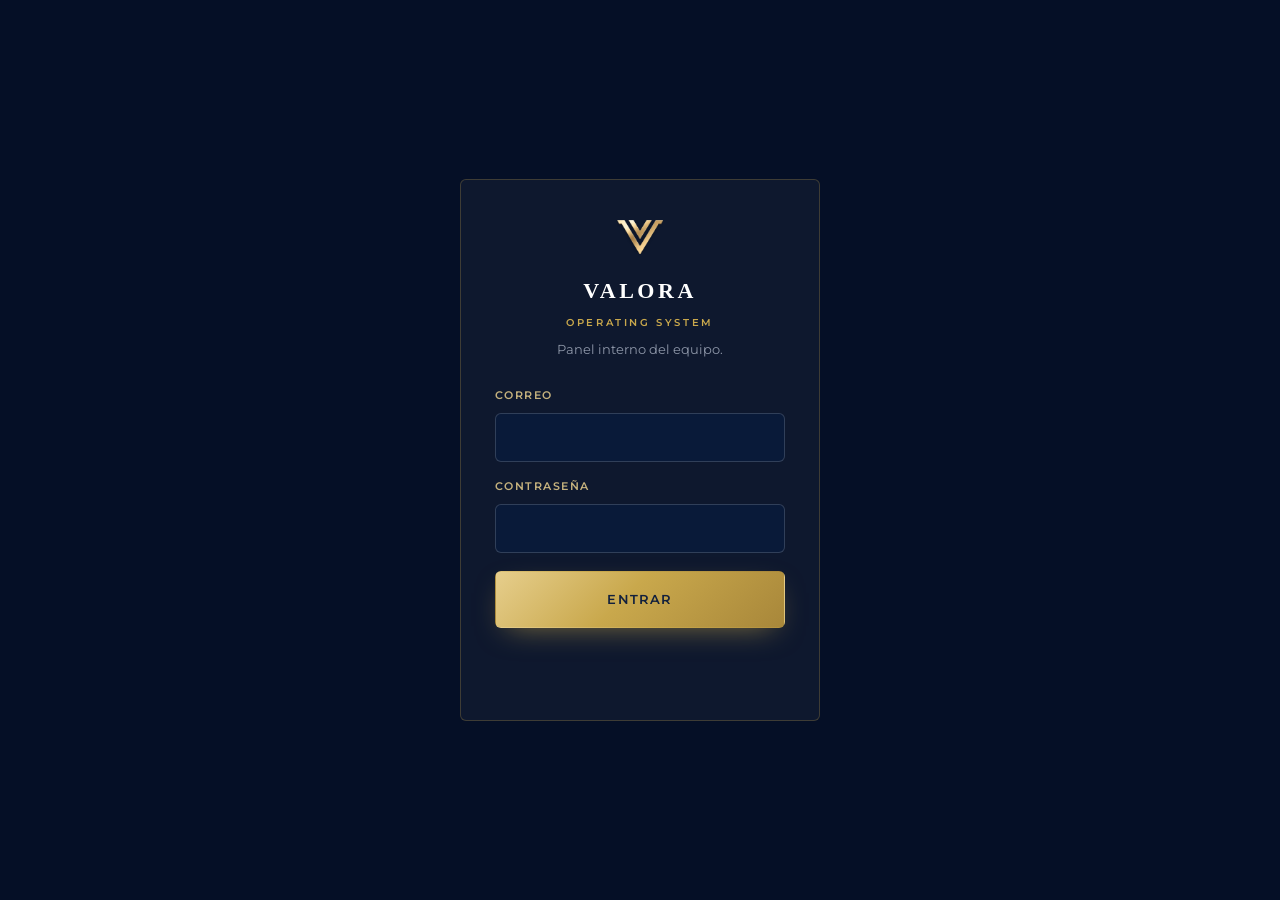
==== commit 53423f5f: "El Operating System pasa a ser multiusuario, con archivos por cliente La contraseña compartida se su" ====
--- a/admin.html
+++ b/admin.html
@@ -21,7 +21,9 @@
     <img src="/assets/mark.png" alt="" width="46">
     <h1>VALORA<br><span>Operating System</span></h1>
     <p>Panel interno del equipo.</p>
-    <label for="cr-pass">Contraseña</label>
+    <label for="cr-email">Correo</label>
+    <input id="cr-email" type="email" autocomplete="username" required>
+    <label for="cr-pass" style="margin-top:16px">Contraseña</label>
     <input id="cr-pass" type="password" autocomplete="current-password" required>
     <button class="btn btn-gold" type="submit" id="cr-enter">Entrar</button>
     <p class="cr-gate-msg" id="cr-gate-msg" role="status" aria-live="polite"></p>
@@ -45,6 +47,8 @@
         <button class="cr-f" data-nivel="NUTRIR">Nutrir</button>
       </div>
       <button class="cr-refresh" id="cr-refresh" title="Actualizar">↻</button>
+      <button class="cr-out" id="cr-equipo" hidden>Equipo</button>
+      <span class="cr-yo" id="cr-yo"></span>
       <button class="cr-out" id="cr-out">Salir</button>
     </div>
   </header>
@@ -54,6 +58,83 @@
 </div>
 
 <!-- ══════ ficha ══════ -->
+<!-- ══════ equipo ══════ -->
+<div class="cr-sheet" id="cr-team" hidden aria-label="Equipo">
+  <header class="cr-sheet-top">
+    <div>
+      <p class="cr-p-sec" style="margin:0">Administración</p>
+      <h2>Equipo</h2>
+    </div>
+    <div class="cr-sheet-acts">
+      <button class="cr-close" id="cr-team-close" aria-label="Cerrar">✕</button>
+    </div>
+  </header>
+
+  <div class="cr-team-body">
+    <section class="cr-bloque">
+      <h3>Personas con acceso</h3>
+      <div id="cr-team-list"></div>
+    </section>
+
+    <section class="cr-bloque">
+      <h3>Dar de alta</h3>
+      <form id="cr-team-new">
+        <div class="ag-field"><label for="nu-nombre">Nombre</label>
+          <input id="nu-nombre" type="text" placeholder="Ej. Ana Gómez"></div>
+        <div class="ag-field"><label for="nu-email">Correo</label>
+          <input id="nu-email" type="email" autocomplete="off" placeholder="ana@valorawealthadvisors.com"></div>
+        <div class="ag-field"><label for="nu-rol">Rol</label>
+          <select id="nu-rol">
+            <option value="agente">Agente — solo ve los contactos que le asignen</option>
+            <option value="admin">Administrador — ve todo y reparte</option>
+          </select></div>
+        <div class="ag-field"><label for="nu-clave">Contraseña inicial (mínimo 10 caracteres)</label>
+          <input id="nu-clave" type="text" autocomplete="off" placeholder="La cambiará al entrar"></div>
+        <button class="btn btn-gold" type="submit" id="nu-alta">Crear cuenta</button>
+        <p class="cr-p-msg" id="nu-msg"></p>
+      </form>
+    </section>
+
+    <section class="cr-bloque">
+      <h3>Mi contraseña</h3>
+      <form id="cr-mi-clave">
+        <div class="ag-field"><label for="mc-actual">Contraseña actual</label>
+          <input id="mc-actual" type="password" autocomplete="current-password"></div>
+        <div class="ag-field"><label for="mc-nueva">Nueva contraseña (mínimo 10)</label>
+          <input id="mc-nueva" type="password" autocomplete="new-password"></div>
+        <button class="btn btn-gold" type="submit">Cambiar</button>
+        <p class="cr-p-msg" id="mc-msg"></p>
+      </form>
+    </section>
+  </div>
+</div>
+
+<!-- ══════ sesión de diagnóstico ══════ -->
+<div class="cr-sheet" id="cr-sheet" hidden aria-label="Perfil financiero">
+  <header class="cr-sheet-top">
+    <div>
+      <p class="cr-p-sec" style="margin:0">Sesión de diagnóstico</p>
+      <h2 id="cr-sheet-name">—</h2>
+    </div>
+    <div class="cr-sheet-acts">
+      <button class="btn btn-gold" id="cr-sheet-save">Guardar perfil</button>
+      <button class="cr-close" id="cr-sheet-close" aria-label="Cerrar">✕</button>
+    </div>
+  </header>
+
+  <div class="cr-sheet-body">
+    <div class="cr-sheet-cols" id="cr-sheet-cols"></div>
+
+    <aside class="cr-resumen" id="cr-resumen"></aside>
+  </div>
+
+  <p class="cr-sheet-legal">
+    Hoja de trabajo interna para la sesión con un agente licenciado.
+    Los cálculos son orientativos y no sustituyen el análisis del asesor
+    ni la suscripción de la compañía.
+  </p>
+</div>
+
 <aside class="cr-panel" id="cr-panel" hidden aria-label="Ficha del contacto">
   <button class="cr-close" id="cr-close" aria-label="Cerrar ficha">✕</button>
   <div id="cr-panel-body"></div>
--- a/styles.css
+++ b/styles.css
@@ -151,7 +151,7 @@
 .hero-grid>*,.sys-head>*,.diff-grid>*,.two-col>*,.pillar>*,.why-grid>*,.form-grid>*,.founders>*,.cards-3>*,.ben-grid>*,.steps>*,.ftr-grid>*{min-width:0}
 .hero h1{
   font-family:var(--serif);font-weight:600;
-  font-size:clamp(34px,4.35vw,58px);line-height:1.1;letter-spacing:-.015em;
+  font-size:clamp(32px,4vw,53px);line-height:1.12;letter-spacing:-.015em;
 }
 .hero h1 span{display:block}
 .hero-sub{margin-top:26px;font-size:clamp(14.5px,1.25vw,16.5px);line-height:1.8;color:rgba(226,235,250,.76);max-width:46ch}
@@ -242,7 +242,9 @@
   font-family:var(--brand);font-size:10.5px;font-weight:600;letter-spacing:.22em;
   text-transform:uppercase;color:var(--gold-deep);margin-bottom:9px;
 }
-.card h3{font-family:var(--serif);font-size:26px;font-weight:700;color:var(--navy)}
+.card h3{font-family:var(--serif);font-size:26px;font-weight:700;color:var(--navy);line-height:1.16}
+/* VALORA arriba y la palabra debajo: las tres tarjetas quedan parejas */
+.card h3 span{display:block}
 .card .sub{font-size:11px;letter-spacing:.18em;text-transform:uppercase;color:var(--gold-deep);margin:8px 0 18px;font-weight:600}
 .card .body{font-size:14.5px;line-height:1.72;color:var(--navy);font-weight:500}
 .card .body-2{font-size:13.5px;line-height:1.72;color:var(--ink-3);margin-top:12px}
@@ -675,7 +677,9 @@
 
 .bp-grid{display:grid;grid-template-columns:.8fr 1.2fr;gap:clamp(28px,4.4vw,58px);align-items:center}
 .blueprint{background:var(--cream)}
+.bp-oferta{font-family:var(--serif);font-size:clamp(31px,3.9vw,50px);line-height:1.1}
 .bp-kicker{margin-top:18px;font-size:14px;font-weight:600;color:var(--navy)}
+.bp-cta{margin-top:26px}
 .bp-flow{display:flex;align-items:flex-start;justify-content:space-between;gap:clamp(6px,1.2vw,16px)}
 .bp-step{flex:1;text-align:center;min-width:0}
 .bp-ico{
@@ -1150,3 +1154,107 @@
   .ag-grid{grid-template-columns:1fr}
   .ag-day{min-width:54px;padding:10px 12px}
 }
+
+/* =========================================================
+   EN QUÉ CREEMOS · propósito, visión, misión y valores
+   ========================================================= */
+.cre-grid{display:grid;grid-template-columns:repeat(3,1fr);gap:20px;margin-top:44px}
+.cre{
+  background:rgba(255,255,255,.04);border:1px solid rgba(201,168,76,.22);
+  border-radius:var(--r);padding:28px 26px;
+  transition:border-color .3s ease,transform .3s ease;
+}
+.cre:hover{border-color:rgba(201,168,76,.5);transform:translateY(-3px)}
+.cre-tag{
+  font-family:var(--brand);font-size:11px;font-weight:600;letter-spacing:.22em;
+  text-transform:uppercase;color:var(--gold);margin-bottom:14px;
+}
+.cre p:last-child{font-size:14px;line-height:1.78;color:rgba(226,235,250,.76)}
+
+.valores{
+  margin-top:clamp(46px,5vw,72px);padding-top:clamp(36px,4vw,52px);
+  border-top:1px solid rgba(201,168,76,.2);
+}
+.valores .eyebrow{margin-bottom:28px}
+.val-list{display:grid;grid-template-columns:repeat(4,1fr);gap:26px 22px}
+.val-list li{min-width:0}
+.val-ico{
+  display:grid;place-items:center;width:44px;height:44px;border-radius:50%;margin-bottom:14px;
+  border:1px solid rgba(201,168,76,.34);background:rgba(201,168,76,.07);color:var(--gold-light);
+}
+.val-ico svg{width:21px;height:21px}
+.val-list b{
+  display:block;font-family:var(--serif);font-size:19px;font-weight:600;color:#fff;margin-bottom:8px;
+}
+.val-list p{font-size:13px;line-height:1.68;color:rgba(226,235,250,.64)}
+
+@media (max-width:980px){
+  .cre-grid{grid-template-columns:1fr}
+  .val-list{grid-template-columns:repeat(2,1fr)}
+}
+@media (max-width:560px){
+  .val-list{grid-template-columns:1fr;gap:22px}
+}
+
+/* =========================================================
+   A QUIÉN SERVIMOS · las dos rutas patrimoniales
+   ========================================================= */
+.rutas-head{max-width:720px}
+.rutas-grid{display:grid;grid-template-columns:1fr 1fr;gap:22px;margin-top:44px}
+.ruta{
+  background:rgba(255,255,255,.04);border:1px solid rgba(201,168,76,.24);
+  border-radius:var(--r);padding:clamp(28px,3.2vw,42px);display:flex;flex-direction:column;
+  transition:border-color .3s ease,transform .3s ease,background .3s ease;
+}
+.ruta:hover{border-color:rgba(201,168,76,.55);transform:translateY(-4px);background:rgba(255,255,255,.06)}
+.ruta-ico{
+  display:grid;place-items:center;width:62px;height:62px;border-radius:50%;margin-bottom:22px;
+  border:1px solid rgba(201,168,76,.4);background:rgba(201,168,76,.08);color:var(--gold-light);
+}
+.ruta-ico svg{width:30px;height:30px}
+.ruta h3{font-family:var(--serif);font-size:clamp(24px,2.5vw,31px);font-weight:600;color:#fff}
+.ruta-claim{
+  margin-top:12px;font-family:var(--serif);font-size:clamp(17px,1.8vw,21px);
+  line-height:1.4;color:var(--gold-light);
+}
+.ruta-sub{margin-top:14px;font-size:13.5px;line-height:1.7;color:rgba(226,235,250,.62)}
+.ruta ul{margin-top:24px;padding-top:22px;border-top:1px solid rgba(255,255,255,.1);display:grid;gap:9px}
+.ruta li{position:relative;padding-left:22px;font-size:13.5px;line-height:1.6;color:rgba(226,235,250,.82)}
+.ruta li::before{
+  content:"";position:absolute;left:1px;top:8px;width:11px;height:6px;
+  border-left:1.5px solid var(--gold);border-bottom:1.5px solid var(--gold);transform:rotate(-45deg);
+}
+.ruta .link-more{margin-top:auto;padding-top:26px}
+.rutas-q{
+  margin-top:clamp(38px,4.4vw,58px);text-align:center;font-family:var(--serif);
+  font-size:clamp(21px,2.6vw,33px);line-height:1.35;color:#fff;
+}
+
+/* el conector del modelo: suma, suma, resultado */
+.bp-flecha{color:var(--gold);opacity:1;font-size:19px}
+.bp-claim{
+  display:block;margin-top:11px;font-size:12.5px;font-weight:700;color:var(--navy);line-height:1.5;
+}
+.bp-step p{margin-top:8px}
+
+/* =========================================================
+   FINANCIAL WELLNESS · la filosofía transversal
+   ========================================================= */
+.fw{
+  display:grid;grid-template-columns:1.25fr .75fr;gap:clamp(24px,3.4vw,48px);align-items:center;
+  margin-top:40px;padding:clamp(26px,3vw,38px);border-radius:var(--r);
+  border:1px solid rgba(201,168,76,.3);
+  background:radial-gradient(600px 300px at 15% 0%,rgba(40,91,203,.24),transparent 65%),rgba(255,255,255,.04);
+}
+.fw-txt p{font-size:14.5px;line-height:1.78;color:rgba(226,235,250,.8)}
+.fw-nota{margin-top:14px;font-size:13px !important;color:rgba(226,235,250,.58) !important}
+.fw-piezas{display:flex;flex-wrap:wrap;gap:9px}
+.fw-piezas li{
+  font-family:var(--brand);font-size:11.5px;font-weight:600;letter-spacing:.14em;text-transform:uppercase;
+  padding:9px 15px;border-radius:99px;border:1px solid rgba(201,168,76,.4);color:var(--gold-light);
+}
+
+@media (max-width:980px){
+  .rutas-grid{grid-template-columns:1fr}
+  .fw{grid-template-columns:1fr}
+}
--- a/admin.css
+++ b/admin.css
@@ -145,3 +145,145 @@
   .cr-board{grid-auto-flow:row;grid-auto-columns:auto}
   .cr-tools input[type=search]{width:100%;order:-1}
 }
+
+/* =========================================================
+   SESIÓN DE DIAGNÓSTICO · perfil financiero
+   ========================================================= */
+.cr-sheet{
+  position:fixed;inset:0;z-index:60;background:#050F26;overflow-y:auto;
+  animation:crIn .25s ease both;
+}
+.cr-sheet-top{
+  position:sticky;top:0;z-index:5;display:flex;align-items:center;justify-content:space-between;
+  gap:20px;padding:16px clamp(18px,3vw,34px);background:rgba(8,29,66,.96);backdrop-filter:blur(12px);
+  border-bottom:1px solid rgba(201,168,76,.2);
+}
+.cr-sheet-top h2{font-family:var(--serif);font-size:24px;font-weight:600;color:#fff;margin-top:2px}
+.cr-sheet-acts{display:flex;align-items:center;gap:14px}
+.cr-sheet-acts .cr-close{position:static}
+.cr-sheet-body{
+  display:grid;grid-template-columns:1fr 330px;gap:clamp(20px,2.6vw,34px);
+  padding:clamp(20px,3vw,34px);align-items:start;
+}
+.cr-sheet-cols{display:grid;grid-template-columns:repeat(2,minmax(0,1fr));gap:clamp(16px,2vw,24px)}
+.cr-bloque{
+  background:rgba(255,255,255,.035);border:1px solid rgba(255,255,255,.09);
+  border-radius:var(--r);padding:18px 20px;
+}
+.cr-bloque h3{
+  font-size:10.5px;letter-spacing:.18em;text-transform:uppercase;color:var(--gold);
+  font-weight:700;margin-bottom:14px;
+}
+.cr-linea{display:flex;align-items:center;gap:12px;padding:6px 0}
+.cr-linea label{flex:1;font-size:12.5px;color:rgba(226,235,250,.72)}
+.cr-linea .cr-money,.cr-linea .cr-cifra{position:relative;flex:0 0 118px}
+.cr-linea .cr-cifra input{padding-left:10px}
+.cr-linea .cr-money::before{
+  content:"$";position:absolute;left:11px;top:50%;transform:translateY(-50%);
+  font-size:12px;color:rgba(226,235,250,.4);pointer-events:none;
+}
+.cr-linea input{
+  width:100%;padding:8px 10px 8px 22px;text-align:right;font-family:var(--sans);font-size:13px;
+  color:#fff;background:rgba(8,29,66,.6);border:1px solid rgba(255,255,255,.14);border-radius:4px;
+}
+.cr-linea input:focus{outline:0;border-color:var(--gold)}
+.cr-sub{
+  display:flex;justify-content:space-between;margin-top:12px;padding-top:11px;
+  border-top:1px solid rgba(255,255,255,.1);font-size:12.5px;
+}
+.cr-sub b{font-family:var(--serif);font-size:17px;color:#fff}
+
+/* resumen */
+.cr-resumen{position:sticky;top:88px;display:grid;gap:12px}
+.cr-kpi{
+  background:rgba(255,255,255,.04);border:1px solid rgba(255,255,255,.1);
+  border-radius:var(--r);padding:16px 18px;
+}
+.cr-kpi.destacado{border-color:rgba(201,168,76,.5);background:rgba(201,168,76,.09)}
+.cr-kpi p{font-size:10.5px;letter-spacing:.14em;text-transform:uppercase;color:rgba(226,235,250,.55);font-weight:600}
+.cr-kpi b{display:block;margin-top:7px;font-family:var(--serif);font-size:30px;font-weight:600;color:#fff}
+.cr-kpi.destacado b{color:var(--gold-light)}
+.cr-kpi small{display:block;margin-top:6px;font-size:11.5px;color:rgba(226,235,250,.5);line-height:1.5}
+.cr-ratios{display:grid;gap:9px;background:rgba(255,255,255,.04);border:1px solid rgba(255,255,255,.1);
+  border-radius:var(--r);padding:16px 18px}
+.cr-ratio{display:flex;align-items:center;gap:10px;font-size:12.5px}
+.cr-ratio span{flex:1;color:rgba(226,235,250,.66)}
+.cr-ratio b{font-weight:600;color:#fff}
+.cr-luz{width:8px;height:8px;border-radius:50%;flex:none}
+.cr-luz.bien{background:#5FC08D}
+.cr-luz.ojo{background:var(--gold)}
+.cr-luz.mal{background:#E2755F}
+.cr-sheet-legal{
+  padding:0 clamp(20px,3vw,34px) 34px;font-size:11.5px;line-height:1.7;
+  color:rgba(226,235,250,.45);max-width:70ch;
+}
+.cr-p-diag{
+  width:100%;margin-top:10px;padding:12px;border-radius:var(--r);
+  border:1px solid rgba(201,168,76,.4);background:rgba(201,168,76,.1);color:var(--gold-light);
+  font-size:12px;font-weight:600;letter-spacing:.08em;transition:background .2s;
+}
+.cr-p-diag:hover{background:rgba(201,168,76,.2)}
+
+@media (max-width:1000px){
+  .cr-sheet-body{grid-template-columns:1fr}
+  .cr-resumen{position:static}
+}
+@media (max-width:660px){
+  .cr-sheet-cols{grid-template-columns:1fr}
+}
+
+/* ── identidad y equipo ── */
+.cr-yo{
+  display:flex;flex-direction:column;line-height:1.25;font-size:11.5px;
+  color:rgba(226,235,250,.75);text-align:right;
+}
+.cr-yo b{font-weight:600;color:#fff}
+.cr-yo span{font-size:9.5px;letter-spacing:.14em;text-transform:uppercase;color:var(--gold)}
+.cr-team-body{
+  display:grid;grid-template-columns:1.4fr 1fr;gap:clamp(18px,2.4vw,28px);
+  padding:clamp(20px,3vw,34px);align-items:start;
+}
+.cr-team-body .cr-bloque:first-child{grid-row:span 2}
+.cr-team-body .ag-field{margin-top:16px}
+.cr-team-body .btn{width:100%;justify-content:center;margin-top:20px}
+.cr-user{
+  display:flex;align-items:center;gap:12px;padding:13px 0;
+  border-top:1px solid rgba(255,255,255,.09);flex-wrap:wrap;
+}
+.cr-user:first-child{border-top:0}
+.cr-user .cr-u-datos{flex:1;min-width:150px}
+.cr-user b{display:block;font-size:13.5px;color:#fff}
+.cr-user small{font-size:11.5px;color:rgba(226,235,250,.5)}
+.cr-user select{
+  padding:7px 10px;font-family:var(--sans);font-size:11.5px;color:#fff;
+  background:rgba(255,255,255,.06);border:1px solid rgba(255,255,255,.16);border-radius:4px;
+}
+.cr-user .cr-toggle{
+  background:none;border:1px solid rgba(255,255,255,.16);border-radius:4px;
+  padding:7px 11px;font-size:11px;color:rgba(226,235,250,.7);transition:border-color .2s,color .2s;
+}
+.cr-user .cr-toggle:hover{border-color:var(--gold);color:var(--gold-light)}
+.cr-user.inactivo b,.cr-user.inactivo small{opacity:.45}
+.cr-nota-autor{color:rgba(226,235,250,.5)}
+@media (max-width:900px){ .cr-team-body{grid-template-columns:1fr} .cr-team-body .cr-bloque:first-child{grid-row:auto} }
+
+/* ── archivos de la ficha ── */
+.cr-files{display:grid;gap:8px;margin-bottom:12px}
+.cr-file{
+  display:flex;align-items:center;gap:10px;padding:10px 12px;border-radius:var(--r);
+  background:rgba(255,255,255,.05);font-size:12.5px;
+}
+.cr-file a{flex:1;color:var(--gold-light);text-decoration:none;word-break:break-word}
+.cr-file a:hover{text-decoration:underline}
+.cr-file small{color:rgba(226,235,250,.45);font-size:10.5px;white-space:nowrap}
+.cr-file-x{
+  background:none;border:0;color:rgba(226,235,250,.45);font-size:12px;padding:4px;transition:color .2s;
+}
+.cr-file-x:hover{color:#E9A392}
+.cr-file-add{
+  display:block;text-align:center;padding:11px;border-radius:var(--r);cursor:pointer;
+  border:1px dashed rgba(201,168,76,.45);color:var(--gold-light);font-size:12px;
+  font-weight:600;letter-spacing:.06em;transition:background .2s;
+}
+.cr-file-add:hover{background:rgba(201,168,76,.1)}
+.cr-file-add input{display:none}
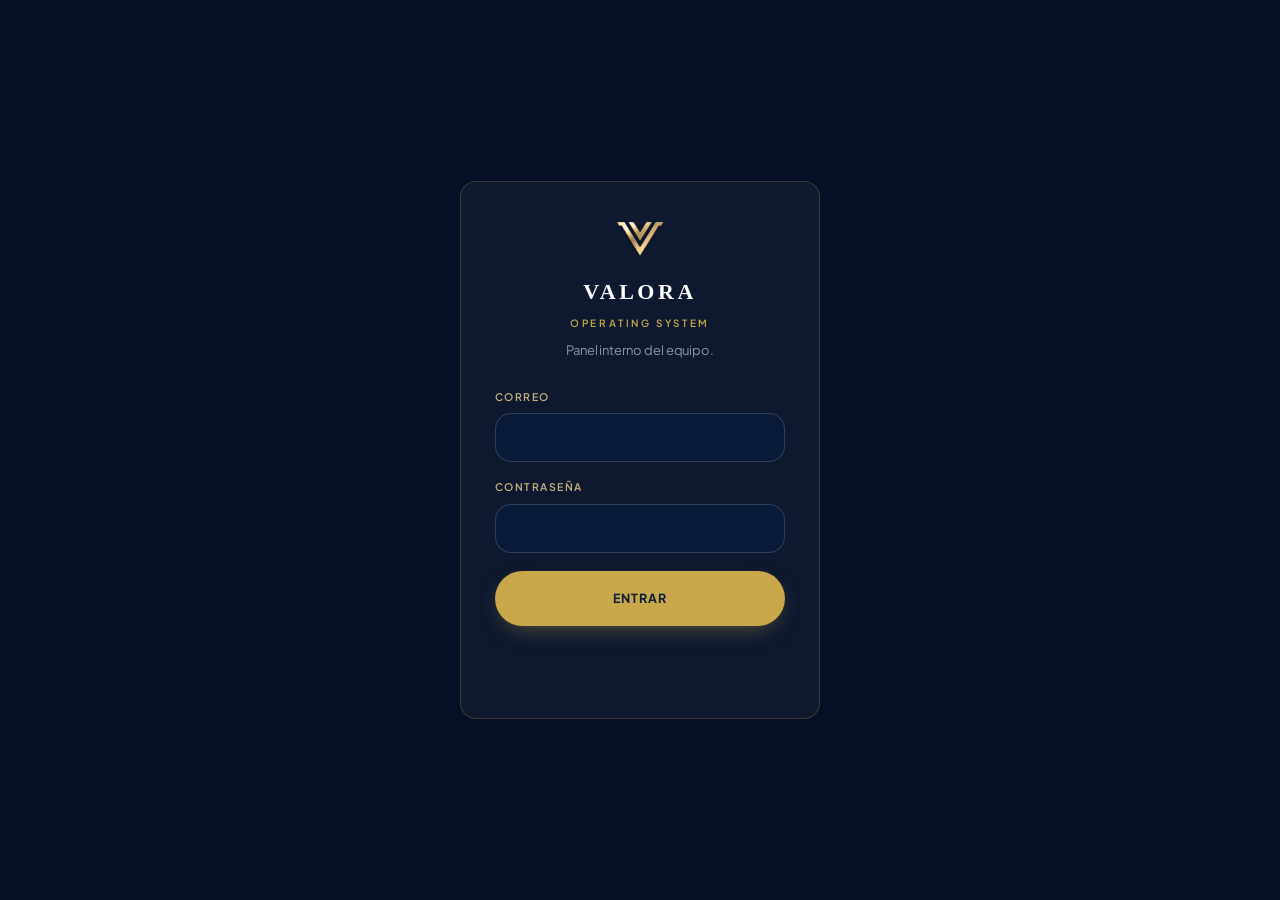
==== commit 6ed75748: "Pasada de modernización sobre el lenguaje visual Sin tocar la marca ni la estructura: los mismos col" ====
--- a/admin.html
+++ b/admin.html
@@ -9,7 +9,7 @@
 <link rel="icon" href="/assets/favicon.png" type="image/png">
 <link rel="preconnect" href="https://fonts.googleapis.com">
 <link rel="preconnect" href="https://fonts.gstatic.com" crossorigin>
-<link href="https://fonts.googleapis.com/css2?family=Cormorant+Garamond:wght@500;600&family=Montserrat:wght@400;500;600;700&display=swap" rel="stylesheet">
+<link href="https://fonts.googleapis.com/css2?family=Cormorant+Garamond:wght@500;600&family=Plus+Jakarta+Sans:wght@300;400;500;600;700;800&display=swap" rel="stylesheet">
 <link rel="stylesheet" href="/styles.css">
 <link rel="stylesheet" href="/admin.css">
 </head>
--- a/styles.css
+++ b/styles.css
@@ -23,19 +23,20 @@
 
   --serif:'Cormorant Garamond',Georgia,'Times New Roman',serif;
   --brand:'Cinzel',Georgia,serif;
-  --sans:'Montserrat',-apple-system,BlinkMacSystemFont,'Segoe UI',Helvetica,Arial,sans-serif;
+  --sans:'Plus Jakarta Sans',-apple-system,BlinkMacSystemFont,'Segoe UI',Helvetica,Arial,sans-serif;
 
   --wrap:1240px;
   --pad:clamp(20px,5vw,48px);
   --sec:clamp(58px,6.6vw,96px);
-  --r:6px;
+  --r:16px;
+  --r-sm:10px;
 }
 
 *,*::before,*::after{box-sizing:border-box}
 html{scroll-behavior:smooth;-webkit-text-size-adjust:100%}
 body{
   margin:0;background:var(--cream);color:var(--ink);
-  font-family:var(--sans);font-size:16px;line-height:1.75;font-weight:400;
+  font-family:var(--sans);font-size:16px;line-height:1.7;font-weight:400;letter-spacing:-.005em;
   -webkit-font-smoothing:antialiased;overflow-x:hidden;
 }
 img{max-width:100%;display:block;height:auto}
@@ -51,11 +52,11 @@
 
 /* ---------- tipografía ---------- */
 .eyebrow{
-  font-size:11px;font-weight:600;letter-spacing:.26em;text-transform:uppercase;
-  color:var(--gold);margin:0 0 20px;
+  font-size:11px;font-weight:700;letter-spacing:.2em;text-transform:uppercase;
+  color:var(--gold);margin:0 0 18px;
 }
 .eyebrow.on-light{color:var(--gold-deep)}
-.h2{font-family:var(--serif);font-size:clamp(31px,4.3vw,55px);font-weight:600;line-height:1.1}
+.h2{font-family:var(--serif);font-size:clamp(32px,4.4vw,57px);font-weight:600;line-height:1.06;letter-spacing:-.018em}
 .h3{font-family:var(--serif);font-size:clamp(24px,2.6vw,33px);font-weight:700;line-height:1.2}
 .lead{font-size:clamp(15px,1.35vw,17.5px);line-height:1.78;color:var(--ink-2);max-width:60ch}
 .gold{color:var(--gold)}
@@ -73,18 +74,18 @@
 /* ---------- botones ---------- */
 .btn{
   display:inline-flex;align-items:center;gap:12px;
-  padding:16px 30px;border-radius:var(--r);border:1px solid transparent;
-  font-size:13px;font-weight:600;letter-spacing:.09em;text-transform:uppercase;
-  transition:transform .25s ease,box-shadow .25s ease,background .25s ease,color .25s ease,border-color .25s ease;
+  padding:16px 32px;border-radius:999px;border:1px solid transparent;
+  font-size:12.5px;font-weight:700;letter-spacing:.07em;text-transform:uppercase;
+  transition:transform .3s cubic-bezier(.2,.7,.3,1),box-shadow .3s ease,background .25s ease,color .25s ease,border-color .25s ease;
   white-space:nowrap;
 }
 .btn .ar{transition:transform .25s ease}
 .btn:hover .ar{transform:translateX(5px)}
 .btn-gold{
-  background:linear-gradient(135deg,var(--gold-light),var(--gold) 45%,var(--gold-deep));
-  color:#12203D;box-shadow:0 10px 30px -12px rgba(201,168,76,.65);
-}
-.btn-gold:hover{transform:translateY(-2px);box-shadow:0 18px 40px -14px rgba(201,168,76,.8)}
+  background:var(--gold);color:#0B1B36;
+  box-shadow:0 8px 24px -10px rgba(201,168,76,.55);
+}
+.btn-gold:hover{background:var(--gold-light);transform:translateY(-2px);box-shadow:0 14px 34px -12px rgba(201,168,76,.7)}
 .btn-ghost{border-color:rgba(255,255,255,.3);color:#fff}
 .btn-ghost:hover{border-color:var(--gold);color:var(--gold-light);transform:translateY(-2px)}
 .btn-outline{border-color:rgba(8,29,66,.22);color:var(--navy)}
@@ -147,11 +148,11 @@
   mask-image:radial-gradient(circle at 50% 40%,#000,transparent 78%);
 }
 .hero .wrap{position:relative;z-index:2}
-.hero-grid{display:grid;grid-template-columns:1.06fr .94fr;gap:clamp(28px,4vw,56px);align-items:center}
+.hero-grid{display:grid;grid-template-columns:1.12fr .88fr;gap:clamp(28px,4vw,56px);align-items:center}
 .hero-grid>*,.sys-head>*,.diff-grid>*,.two-col>*,.pillar>*,.why-grid>*,.form-grid>*,.founders>*,.cards-3>*,.ben-grid>*,.steps>*,.ftr-grid>*{min-width:0}
 .hero h1{
   font-family:var(--serif);font-weight:600;
-  font-size:clamp(32px,4vw,53px);line-height:1.12;letter-spacing:-.015em;
+  font-size:clamp(29px,3.5vw,46px);line-height:1.12;letter-spacing:-.02em;
 }
 .hero h1 span{display:block}
 .hero-sub{margin-top:26px;font-size:clamp(14.5px,1.25vw,16.5px);line-height:1.8;color:rgba(226,235,250,.76);max-width:46ch}
@@ -220,7 +221,8 @@
 
 .cards-3{display:grid;grid-template-columns:repeat(3,1fr);gap:22px}
 .card{
-  background:var(--white);border:1px solid rgba(8,29,66,.09);border-radius:var(--r);
+  background:var(--white);border:1px solid rgba(8,29,66,.06);border-radius:var(--r);
+  box-shadow:0 1px 2px rgba(8,29,66,.04),0 8px 24px -18px rgba(8,29,66,.3);
   padding:34px 30px;position:relative;overflow:hidden;
   transition:transform .3s ease,box-shadow .3s ease,border-color .3s ease;
   display:flex;flex-direction:column;
@@ -230,7 +232,7 @@
   background:linear-gradient(90deg,var(--gold),var(--gold-light));
   transform:scaleX(0);transform-origin:left;transition:transform .4s ease;
 }
-.card:hover{transform:translateY(-5px);box-shadow:0 26px 54px -30px rgba(8,29,66,.4);border-color:rgba(201,168,76,.4)}
+.card:hover{transform:translateY(-6px);box-shadow:0 30px 60px -30px rgba(8,29,66,.35);border-color:rgba(201,168,76,.35)}
 .card:hover::before{transform:scaleX(1)}
 .card-ico{
   width:68px;height:68px;border-radius:50%;display:grid;place-items:center;
@@ -499,7 +501,7 @@
 .field.full{grid-column:1/-1}
 .field label{font-size:11px;letter-spacing:.14em;text-transform:uppercase;color:rgba(230,206,140,.9);font-weight:600}
 .field input,.field select{
-  width:100%;padding:14px 16px;font-family:var(--sans);font-size:14.5px;color:#fff;
+  width:100%;padding:14px 18px;font-family:var(--sans);font-size:14.5px;color:#fff;
   background:rgba(8,29,66,.55);border:1px solid rgba(255,255,255,.16);border-radius:var(--r);
   transition:border-color .2s,box-shadow .2s;appearance:none;
 }
--- a/admin.css
+++ b/admin.css
@@ -76,8 +76,8 @@
 .cr-cards{display:grid;gap:10px}
 
 .cr-card{
-  width:100%;text-align:left;background:rgba(255,255,255,.05);border:1px solid rgba(255,255,255,.1);
-  border-radius:var(--r);padding:13px 14px;color:#EAF0FA;cursor:pointer;
+  width:100%;text-align:left;background:rgba(255,255,255,.05);border:1px solid rgba(255,255,255,.09);
+  border-radius:var(--r-sm);padding:14px 15px;color:#EAF0FA;cursor:pointer;
   transition:border-color .2s,transform .2s,background .2s;
 }
 .cr-card:hover{border-color:rgba(201,168,76,.5);transform:translateY(-2px);background:rgba(255,255,255,.07)}
@@ -183,8 +183,8 @@
   font-size:12px;color:rgba(226,235,250,.4);pointer-events:none;
 }
 .cr-linea input{
-  width:100%;padding:8px 10px 8px 22px;text-align:right;font-family:var(--sans);font-size:13px;
-  color:#fff;background:rgba(8,29,66,.6);border:1px solid rgba(255,255,255,.14);border-radius:4px;
+  width:100%;padding:9px 12px 9px 24px;text-align:right;font-family:var(--sans);font-size:13px;
+  color:#fff;background:rgba(8,29,66,.6);border:1px solid rgba(255,255,255,.14);border-radius:9px;
 }
 .cr-linea input:focus{outline:0;border-color:var(--gold)}
 .cr-sub{
@@ -256,10 +256,10 @@
 .cr-user small{font-size:11.5px;color:rgba(226,235,250,.5)}
 .cr-user select{
   padding:7px 10px;font-family:var(--sans);font-size:11.5px;color:#fff;
-  background:rgba(255,255,255,.06);border:1px solid rgba(255,255,255,.16);border-radius:4px;
+  background:rgba(255,255,255,.06);border:1px solid rgba(255,255,255,.16);border-radius:9px;
 }
 .cr-user .cr-toggle{
-  background:none;border:1px solid rgba(255,255,255,.16);border-radius:4px;
+  background:none;border:1px solid rgba(255,255,255,.16);border-radius:9px;
   padding:7px 11px;font-size:11px;color:rgba(226,235,250,.7);transition:border-color .2s,color .2s;
 }
 .cr-user .cr-toggle:hover{border-color:var(--gold);color:var(--gold-light)}
